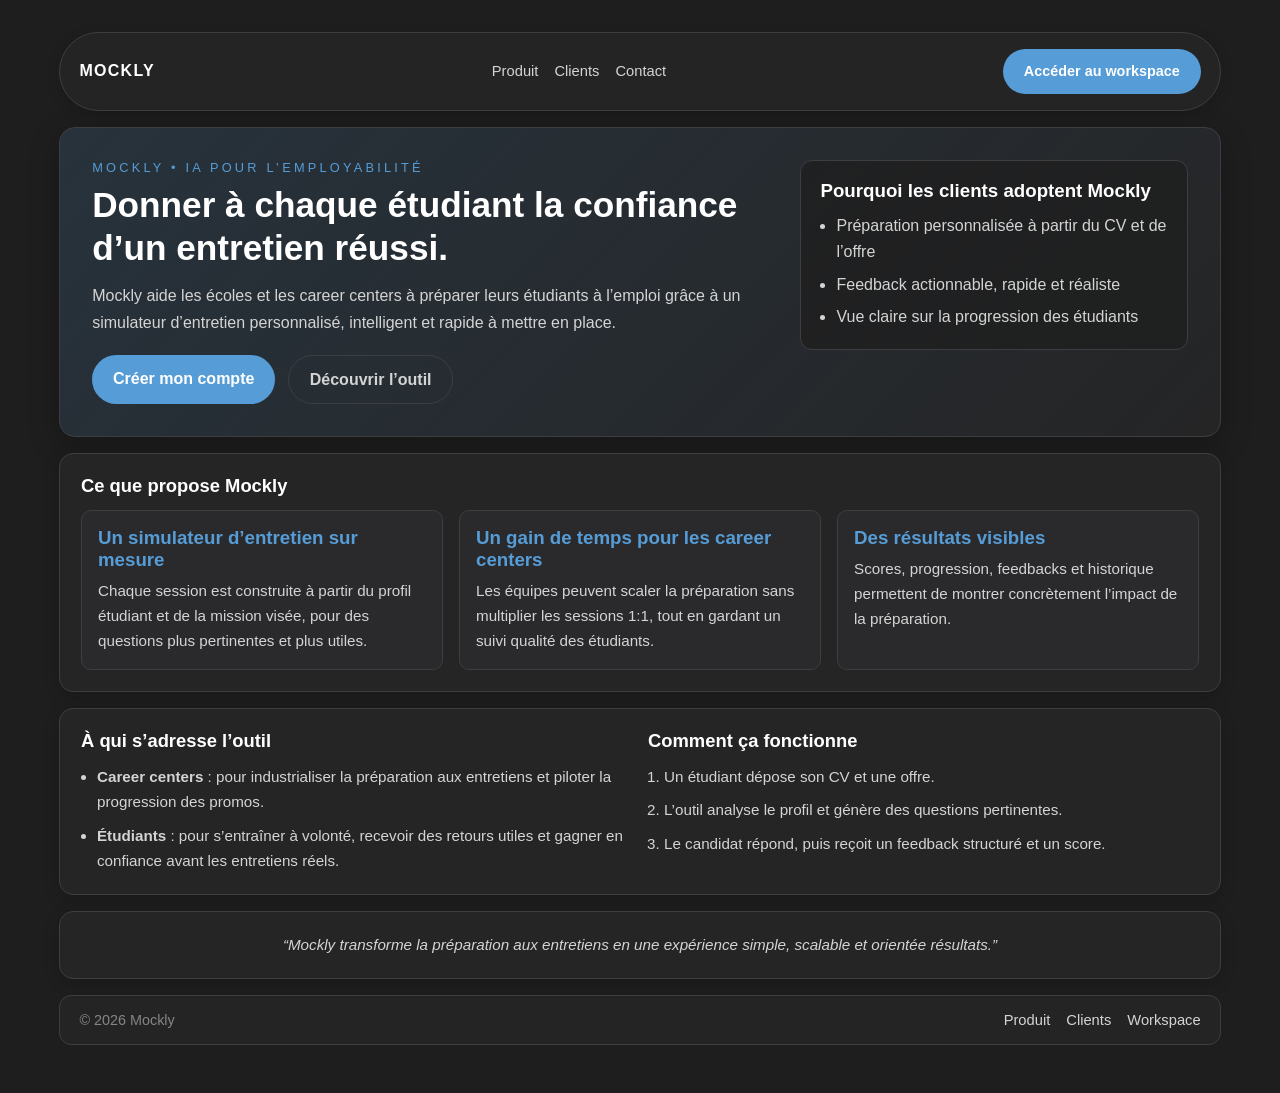
==== frontend/index.html @ 611eacc7 "Initial commit Mockly" ====
<!DOCTYPE html>
<html lang="fr">

<head>
    <meta charset="UTF-8">
    <meta name="viewport" content="width=device-width, initial-scale=1.0">
    <title>Mockly — Préparation aux entretiens IA</title>
    <meta name="description" content="Mockly est une plateforme de préparation aux entretiens d’embauche, pensée pour les career centers et les étudiants.">
    <link rel="stylesheet" href="styles.css">
</head>

<body class="landing-page">
    <div class="landing-shell">
        <header class="topbar">
            <a href="#" class="brand">Mockly</a>
            <nav class="topnav">
                <a href="#benefits">Produit</a>
                <a href="#audience">Clients</a>
                <a href="#contact">Contact</a>
            </nav>
            <a href="workspace.html" class="primary-btn small-btn">Accéder au workspace</a>
        </header>

        <section class="hero-card">
            <div class="hero-content">
                <p class="eyebrow">Mockly • IA pour l’employabilité</p>
                <h1>Donner à chaque étudiant la confiance d’un entretien réussi.</h1>
                <p class="hero-text">
                    Mockly aide les écoles et les career centers à préparer leurs étudiants à l’emploi grâce à un simulateur d’entretien personnalisé, intelligent et rapide à mettre en place.
                </p>
                <div class="hero-actions">
                    <a href="auth.html" class="primary-btn">Créer mon compte</a>
                    <a href="#benefits" class="secondary-btn">Découvrir l’outil</a>
                </div>
            </div>

            <div class="hero-side">
                <div class="hero-panel">
                    <h3>Pourquoi les clients adoptent Mockly</h3>
                    <ul>
                        <li>Préparation personnalisée à partir du CV et de l’offre</li>
                        <li>Feedback actionnable, rapide et réaliste</li>
                        <li>Vue claire sur la progression des étudiants</li>
                    </ul>
                </div>
            </div>
        </section>

        <main class="landing-content">
            <section class="section-card" id="benefits">
                <h2>Ce que propose Mockly</h2>
                <div class="feature-grid">
                    <article class="feature-card">
                        <h3>Un simulateur d’entretien sur mesure</h3>
                        <p>Chaque session est construite à partir du profil étudiant et de la mission visée, pour des questions plus pertinentes et plus utiles.</p>
                    </article>
                    <article class="feature-card">
                        <h3>Un gain de temps pour les career centers</h3>
                        <p>Les équipes peuvent scaler la préparation sans multiplier les sessions 1:1, tout en gardant un suivi qualité des étudiants.</p>
                    </article>
                    <article class="feature-card">
                        <h3>Des résultats visibles</h3>
                        <p>Scores, progression, feedbacks et historique permettent de montrer concrètement l’impact de la préparation.</p>
                    </article>
                </div>
            </section>

            <section class="section-card two-columns" id="audience">
                <div>
                    <h2>À qui s’adresse l’outil</h2>
                    <ul class="check-list">
                        <li><strong>Career centers</strong> : pour industrialiser la préparation aux entretiens et piloter la progression des promos.</li>
                        <li><strong>Étudiants</strong> : pour s’entraîner à volonté, recevoir des retours utiles et gagner en confiance avant les entretiens réels.</li>
                    </ul>
                </div>
                <div>
                    <h2>Comment ça fonctionne</h2>
                    <ol class="number-list">
                        <li>Un étudiant dépose son CV et une offre.</li>
                        <li>L’outil analyse le profil et génère des questions pertinentes.</li>
                        <li>Le candidat répond, puis reçoit un feedback structuré et un score.</li>
                    </ol>
                </div>
            </section>

            <section class="section-card quote-card">
                <p>“Mockly transforme la préparation aux entretiens en une expérience simple, scalable et orientée résultats.”</p>
            </section>
        </main>

        <footer class="footer-bar" id="contact">
            <div>© 2026 Mockly</div>
            <div class="footer-links">
                <a href="#benefits">Produit</a>
                <a href="#audience">Clients</a>
                <a href="auth.html">Workspace</a>
            </div>
        </footer>
    </div>

    <div class="modal-backdrop hidden"></div>
    <div id="authModal" class="auth-modal hidden" role="dialog" aria-modal="true" aria-label="Création de compte">
        <button id="closeAuthModal" class="modal-close" aria-label="Fermer">×</button>
        <div id="authPanel" class="auth-panel">
            <div class="auth-tabs">
                <button id="showSignupTab" class="auth-tab active" type="button">Créer un compte</button>
                <button id="showLoginTab" class="auth-tab" type="button">Se connecter</button>
            </div>
            <h2>Bienvenue chez Mockly</h2>
            <p class="auth-subtitle">Crée ton compte pour accéder à l’expérience personnalisée.</p>
            <form id="authForm" class="auth-form">
                <label>
                    Adresse email
                    <input id="authEmail" type="email" required>
                </label>
                <label>
                    Mot de passe
                    <input id="authPassword" type="password" required>
                </label>
                <label id="confirmPasswordGroup">
                    Confirmation du mot de passe
                    <input id="authConfirmPassword" type="password">
                </label>
                <button id="authSubmitBtn" class="primary-btn full-width" type="submit">Créer mon compte</button>
                <p id="authMessage" class="auth-message"></p>
            </form>
        </div>

        <div id="onboardingPanel" class="auth-panel hidden">
            <div class="panda-chat">
                <div class="panda-avatar">🐼</div>
                <div class="panda-bubble">
                    <strong>Mockly le panda</strong>
                    <p>Je vais te guider pour définir ton profil et personnaliser tes prochaines simulations.</p>
                </div>
            </div>
            <label id="onboardingLabel" class="onboarding-label"></label>
            <input id="onboardingInput" type="text" class="onboarding-input" placeholder="Ta réponse...">
            <button id="onboardingNext" class="primary-btn full-width" type="button">Continuer</button>
            <p id="onboardingStatus" class="auth-message"></p>
            <button id="goWorkspaceBtn" class="secondary-btn full-width" type="button">Accéder au workspace</button>
        </div>
    </div>

    <script src="landing.js"></script>
</body>

</html>
---- frontend/styles.css ----
/* ==================== VS CODE THEME - CARTE MENTALE ==================== */
* {
    margin: 0;
    padding: 0;
    box-sizing: border-box;
}

:root {
    /* Couleurs VS Code Dark Theme */
    --vscode-bg: #1e1e1e;
    --vscode-sidebar: #252526;
    --vscode-editor: #1e1e1e;
    --vscode-line: #2d2d30;
    --vscode-selection: #264f78;
    --vscode-border: #3e3e42;

    /* Couleurs de texte */
    --vscode-text: #d4d4d4;
    --vscode-text-muted: #858585;
    --vscode-text-bright: #ffffff;

    /* Couleurs d'accent */
    --vscode-blue: #569cd6;
    --vscode-green: #6a9955;
    --vscode-yellow: #dcdcaa;
    --vscode-orange: #ce9178;
    --vscode-purple: #c586c0;
    --vscode-cyan: #4ec9b0;

    /* Carte mentale */
    --node-cv: #569cd6;
    --node-conseil: #6a9955;
    --node-question: #dcdcaa;
    --node-secteur: #ce9178;
    --node-chat: #c586c0;

    /* Transitions */
    --transition: all 0.3s cubic-bezier(0.4, 0, 0.2, 1);
}

@import url('https://fonts.googleapis.com/css2?family=Inter:wght@400;500;600;700;800&display=swap');

html,
body {
    height: 100%;
    font-family: 'Inter', 'Segoe UI', 'Helvetica Neue', Arial, sans-serif;
    background: var(--vscode-bg);
    color: var(--vscode-text);
}

body {
    overflow: auto;
}

/* ==================== LAYOUT ==================== */
.app {
    display: flex;
    height: calc(100vh - 35px);
    width: 100vw;
}

/* Sidebar */
.sidebar {
    width: 300px;
    background: var(--vscode-sidebar);
    border-right: 1px solid var(--vscode-border);
    display: flex;
    flex-direction: column;
    overflow-y: auto;
}

.sidebar-header {
    padding: 1rem;
    border-bottom: 1px solid var(--vscode-border);
}

.sidebar-title {
    font-size: 0.875rem;
    font-weight: 600;
    color: var(--vscode-text-bright);
    text-transform: uppercase;
    letter-spacing: 0.5px;
}

.sidebar-section {
    padding: 1rem;
    border-bottom: 1px solid var(--vscode-border);
}

.section-title {
    font-size: 0.75rem;
    color: var(--vscode-text-muted);
    text-transform: uppercase;
    margin-bottom: 0.5rem;
    letter-spacing: 0.5px;
}

.upload-zone {
    border: 2px dashed var(--vscode-border);
    border-radius: 4px;
    padding: 2rem 1rem;
    text-align: center;
    cursor: pointer;
    transition: var(--transition);
}

.upload-zone:hover {
    border-color: var(--vscode-blue);
    background: rgba(86, 156, 214, 0.05);
}

.upload-icon {
    font-size: 2rem;
    margin-bottom: 0.5rem;
    color: var(--vscode-blue);
}

.upload-text {
    font-size: 0.875rem;
    color: var(--vscode-text);
    margin-bottom: 0.25rem;
}

.upload-hint {
    font-size: 0.75rem;
    color: var(--vscode-text-muted);
}

/* Main Canvas */
.canvas-container {
    flex: 1;
    position: relative;
    overflow: hidden;
    background: var(--vscode-editor);
}

.canvas {
    width: 100%;
    height: 100%;
    position: relative;
    cursor: grab;
    touch-action: none;
}

.canvas.grabbing {
    cursor: grabbing;
}

/* SVG pour les connexions */
.connections-svg {
    position: absolute;
    top: 0;
    left: 0;
    width: 100%;
    height: 100%;
    pointer-events: none;
    z-index: 0;
    /* Derrière les nuages */
}

.connection-line {
    stroke: var(--vscode-border);
    stroke-width: 2;
    fill: none;
    opacity: 0.6;
}

.connection-line.active {
    stroke: var(--vscode-blue);
    opacity: 1;
}

/* ==================== NODES (NUAGES) ==================== */
.node {
    position: absolute;
    min-width: 200px;
    max-width: 400px;
    width: fit-content;
    background: var(--vscode-sidebar);
    border: 1px solid var(--vscode-border);
    border-radius: 8px;
    padding: 1rem;
    cursor: move;
    transition: box-shadow 0.2s ease, border-color 0.2s ease;
    z-index: 10;
    box-shadow: 0 2px 8px rgba(0, 0, 0, 0.3);
    will-change: transform;
    touch-action: none;
}

.node:hover {
    box-shadow: 0 4px 16px rgba(0, 0, 0, 0.4);
    border-color: var(--vscode-blue);
}

.node.dragging {
    cursor: grabbing;
    box-shadow: 0 8px 24px rgba(0, 0, 0, 0.5);
    opacity: 0.9;
}

.node.active {
    border-color: var(--vscode-blue);
    box-shadow: 0 0 0 2px rgba(86, 156, 214, 0.3);
}

.node.root {
    border-color: var(--node-cv);
    border-width: 2px;
}

.node.response-node {
    max-width: 400px;
    border-color: var(--vscode-purple);
}

.node-header {
    display: flex;
    align-items: center;
    gap: 0.5rem;
    margin-bottom: 0.75rem;
}

.node-icon {
    width: 24px;
    height: 24px;
    border-radius: 4px;
    display: flex;
    align-items: center;
    justify-content: center;
    font-size: 0.875rem;
}

.node-icon.cv {
    background: var(--node-cv);
}

.node-icon.conseil {
    background: var(--node-conseil);
}

.node-icon.question {
    background: var(--node-question);
    color: #1e1e1e;
}

.node-icon.secteur {
    background: var(--node-secteur);
}

.node-icon.chat {
    background: var(--node-chat);
}

.node-icon.response {
    background: var(--vscode-purple);
}

.node-title {
    font-size: 0.875rem;
    font-weight: 600;
    color: var(--vscode-text-bright);
    flex: 1;
}

.node-delete {
    width: 20px;
    height: 20px;
    border: none;
    background: rgba(255, 0, 0, 0.1);
    color: #ff4444;
    border-radius: 50%;
    cursor: pointer;
    font-size: 16px;
    line-height: 1;
    display: flex;
    align-items: center;
    justify-content: center;
    transition: all 0.2s ease;
    opacity: 0.6;
    padding: 0;
    margin-left: auto;
}

.node-delete:hover {
    background: rgba(255, 0, 0, 0.2);
    opacity: 1;
    transform: scale(1.1);
}

.node-content {
    font-size: 0.75rem;
    color: var(--vscode-text);
    line-height: 1.5;
    word-wrap: break-word;
    overflow-wrap: break-word;
}

.node-tags {
    display: flex;
    flex-wrap: wrap;
    gap: 0.25rem;
    margin-top: 0.5rem;
}

.node-tag {
    background: rgba(86, 156, 214, 0.15);
    color: var(--vscode-blue);
    padding: 0.25rem 0.5rem;
    border-radius: 3px;
    font-size: 0.7rem;
    border: 1px solid rgba(86, 156, 214, 0.3);
    cursor: pointer;
    transition: var(--transition);
    word-wrap: break-word;
    overflow-wrap: break-word;
    max-width: 100%;
}

.node-tag:hover {
    background: rgba(86, 156, 214, 0.25);
    transform: translateY(-1px);
}

.node-expand {
    margin-top: 0.75rem;
    padding: 0.5rem;
    background: rgba(86, 156, 214, 0.1);
    border: 1px solid var(--vscode-blue);
    border-radius: 4px;
    color: var(--vscode-blue);
    font-size: 0.75rem;
    cursor: pointer;
    text-align: center;
    transition: var(--transition);
}

.node-expand:hover {
    background: rgba(86, 156, 214, 0.2);
}

/* Response input area */
.response-input-area {
    margin-top: 0.75rem;
    display: flex;
    flex-direction: column;
    gap: 0.5rem;
}

.response-textarea {
    width: 100%;
    min-height: 80px;
    background: var(--vscode-line);
    border: 1px solid var(--vscode-border);
    border-radius: 4px;
    padding: 0.5rem;
    color: var(--vscode-text);
    font-family: inherit;
    font-size: 0.75rem;
    resize: vertical;
}

.response-textarea:focus {
    outline: none;
    border-color: var(--vscode-blue);
}

.response-submit {
    align-self: flex-end;
    padding: 0.5rem 1rem;
    background: var(--vscode-blue);
    border: none;
    border-radius: 4px;
    color: white;
    font-size: 0.75rem;
    cursor: pointer;
    transition: var(--transition);
}

.response-submit:hover {
    background: #4a8bc2;
}

.response-submit:disabled {
    opacity: 0.5;
    cursor: not-allowed;
}

.ai-evaluation {
    margin-top: 0.75rem;
    padding: 0.75rem;
    background: rgba(106, 153, 85, 0.1);
    border-left: 3px solid var(--vscode-green);
    border-radius: 4px;
    font-size: 0.75rem;
    line-height: 1.5;
}

.ai-evaluation-title {
    font-weight: 600;
    color: var(--vscode-green);
    margin-bottom: 0.5rem;
}

.suggested-questions {
    margin-top: 0.75rem;
}

.suggested-questions-title {
    font-size: 0.7rem;
    color: var(--vscode-text-muted);
    margin-bottom: 0.5rem;
    text-transform: uppercase;
}

.suggested-question-item {
    padding: 0.5rem;
    background: var(--vscode-line);
    border: 1px solid var(--vscode-border);
    border-radius: 4px;
    margin-bottom: 0.25rem;
    font-size: 0.75rem;
    cursor: pointer;
    transition: var(--transition);
}

.suggested-question-item:hover {
    border-color: var(--vscode-blue);
    background: rgba(86, 156, 214, 0.1);
}


.node-header {
    display: flex;
    align-items: center;
    gap: 0.5rem;
    margin-bottom: 0.75rem;
}

.node-icon {
    width: 24px;
    height: 24px;
    border-radius: 4px;
    display: flex;
    align-items: center;
    justify-content: center;
    font-size: 0.875rem;
}

.node-icon.cv {
    background: var(--node-cv);
}

.node-icon.conseil {
    background: var(--node-conseil);
}

.node-icon.question {
    background: var(--node-question);
    color: #1e1e1e;
}

.node-icon.secteur {
    background: var(--node-secteur);
}

.node-icon.chat {
    background: var(--node-chat);
}

.node-title {
    font-size: 0.875rem;
    font-weight: 600;
    color: var(--vscode-text-bright);
    flex: 1;
}

.node-content {
    font-size: 0.75rem;
    color: var(--vscode-text);
    line-height: 1.5;
}

.node-tags {
    display: flex;
    flex-wrap: wrap;
    gap: 0.25rem;
    margin-top: 0.5rem;
}

.node-tag {
    background: rgba(86, 156, 214, 0.15);
    color: var(--vscode-blue);
    padding: 0.25rem 0.5rem;
    border-radius: 3px;
    font-size: 0.7rem;
    border: 1px solid rgba(86, 156, 214, 0.3);
}

.node-expand {
    margin-top: 0.75rem;
    padding: 0.5rem;
    background: rgba(86, 156, 214, 0.1);
    border: 1px solid var(--vscode-blue);
    border-radius: 4px;
    color: var(--vscode-blue);
    font-size: 0.75rem;
    cursor: pointer;
    text-align: center;
    transition: var(--transition);
}

.node-expand:hover {
    background: rgba(86, 156, 214, 0.2);
}

/* ==================== CHAT PANEL ==================== */
.chat-panel {
    position: absolute;
    right: 0;
    top: 0;
    width: 400px;
    height: 100%;
    background: var(--vscode-sidebar);
    border-left: 1px solid var(--vscode-border);
    display: flex;
    flex-direction: column;
    transform: translateX(100%);
    transition: transform 0.3s ease;
    z-index: 100;
}

.chat-panel.open {
    transform: translateX(0);
}

.chat-header {
    padding: 1rem;
    border-bottom: 1px solid var(--vscode-border);
    display: flex;
    justify-content: space-between;
    align-items: center;
}

.chat-title {
    font-size: 0.875rem;
    font-weight: 600;
    color: var(--vscode-text-bright);
}

.chat-close {
    background: none;
    border: none;
    color: var(--vscode-text-muted);
    cursor: pointer;
    font-size: 1.25rem;
    padding: 0.25rem;
}

.chat-close:hover {
    color: var(--vscode-text-bright);
}

.chat-messages {
    flex: 1;
    overflow-y: auto;
    padding: 1rem;
    display: flex;
    flex-direction: column;
    gap: 1rem;
}

.message {
    display: flex;
    flex-direction: column;
    gap: 0.25rem;
}

.message.user {
    align-items: flex-end;
}

.message-bubble {
    max-width: 80%;
    padding: 0.75rem;
    border-radius: 4px;
    font-size: 0.875rem;
    line-height: 1.5;
}

.message.assistant .message-bubble {
    background: var(--vscode-line);
    color: var(--vscode-text);
    border-left: 3px solid var(--vscode-blue);
}

.message.user .message-bubble {
    background: var(--vscode-selection);
    color: var(--vscode-text-bright);
}

.chat-input-area {
    padding: 1rem;
    border-top: 1px solid var(--vscode-border);
    display: flex;
    gap: 0.5rem;
}

.chat-input {
    flex: 1;
    background: var(--vscode-line);
    border: 1px solid var(--vscode-border);
    border-radius: 4px;
    padding: 0.75rem;
    color: var(--vscode-text);
    font-family: inherit;
    font-size: 0.875rem;
    resize: none;
}

.chat-input:focus {
    outline: none;
    border-color: var(--vscode-blue);
}

.chat-send {
    background: var(--vscode-blue);
    border: none;
    border-radius: 4px;
    padding: 0.75rem 1rem;
    color: white;
    cursor: pointer;
    font-size: 0.875rem;
    transition: var(--transition);
}

.chat-send:hover {
    background: #4a8bc2;
}

.chat-send:disabled {
    opacity: 0.5;
    cursor: not-allowed;
}

/* ==================== CONTROLS ==================== */
.controls {
    position: absolute;
    bottom: 1rem;
    left: 1rem;
    display: flex;
    align-items: center;
    gap: 0.5rem;
    z-index: 50;
}

.zoom-indicator {
    background: var(--vscode-sidebar);
    border: 1px solid var(--vscode-border);
    border-radius: 4px;
    padding: 0.5rem 0.75rem;
    color: var(--vscode-blue);
    font-size: 0.75rem;
    font-weight: 600;
    min-width: 50px;
    text-align: center;
}

.control-btn {
    background: var(--vscode-sidebar);
    border: 1px solid var(--vscode-border);
    border-radius: 4px;
    padding: 0.5rem 0.75rem;
    color: var(--vscode-text);
    cursor: pointer;
    transition: var(--transition);
    font-size: 1rem;
    font-weight: 600;
    min-width: 36px;
}

.control-btn:hover {
    background: var(--vscode-line);
    border-color: var(--vscode-blue);
    color: var(--vscode-blue);
    transform: translateY(-2px);
}

.control-btn:active {
    transform: translateY(0);
}

/* Navigation hint */
.navigation-hint {
    position: absolute;
    top: 1rem;
    left: 50%;
    transform: translateX(-50%);
    background: rgba(37, 37, 38, 0.95);
    border: 1px solid var(--vscode-border);
    border-radius: 6px;
    padding: 0.75rem 1.5rem;
    color: var(--vscode-text);
    font-size: 0.75rem;
    z-index: 100;
    box-shadow: 0 4px 12px rgba(0, 0, 0, 0.3);
    backdrop-filter: blur(10px);
    animation: slideDown 0.3s ease-out;
}

.navigation-hint strong {
    color: var(--vscode-blue);
}

@keyframes slideDown {
    from {
        opacity: 0;
        transform: translateX(-50%) translateY(-10px);
    }

    to {
        opacity: 1;
        transform: translateX(-50%) translateY(0);
    }
}

/* ==================== MINIMAP ==================== */
.minimap {
    position: absolute;
    bottom: 1rem;
    right: 1rem;
    width: 200px;
    height: 150px;
    background: var(--vscode-sidebar);
    border: 1px solid var(--vscode-border);
    border-radius: 4px;
    overflow: hidden;
    z-index: 50;
}

.minimap-canvas {
    width: 100%;
    height: 100%;
}

/* ==================== LOADING ==================== */
.loading {
    display: flex;
    align-items: center;
    gap: 0.5rem;
    padding: 0.5rem;
    color: var(--vscode-text-muted);
    font-size: 0.875rem;
}

.spinner {
    width: 16px;
    height: 16px;
    border: 2px solid var(--vscode-border);
    border-top-color: var(--vscode-blue);
    border-radius: 50%;
    animation: spin 0.8s linear infinite;
}

@keyframes spin {
    to {
        transform: rotate(360deg);
    }
}

/* ==================== APP NAV (workspace / historique / configuration) ==================== */
.app-nav {
    display: flex;
    align-items: center;
    gap: 1rem;
    padding: 0 1rem;
    height: 35px;
    background: var(--vscode-sidebar);
    border-bottom: 1px solid var(--vscode-border);
    font-size: 0.8125rem;
}

.app-nav a {
    color: var(--vscode-text-muted);
    text-decoration: none;
    padding: 0 0.75rem;
    height: 100%;
    display: flex;
    align-items: center;
    border-bottom: 2px solid transparent;
    transition: color 0.2s;
}

.app-nav a:hover { color: var(--vscode-text); }

.app-nav a.active {
    color: var(--vscode-text);
    border-bottom-color: var(--vscode-blue);
}

.app-nav .nav-right {
    margin-left: auto;
    display: flex;
    align-items: center;
    gap: 0.5rem;
}

.nav-badge {
    background: rgba(86, 156, 214, 0.15);
    color: var(--vscode-blue);
    border: 1px solid rgba(86, 156, 214, 0.3);
    border-radius: 3px;
    padding: 0.1rem 0.5rem;
    font-size: 0.7rem;
    font-weight: 600;
}

/* ==================== SCROLLBAR ==================== */
::-webkit-scrollbar {
    width: 10px;
    height: 10px;
}

::-webkit-scrollbar-track {
    background: var(--vscode-bg);
}

::-webkit-scrollbar-thumb {
    background: var(--vscode-border);
    border-radius: 5px;
}

::-webkit-scrollbar-thumb:hover {
    background: #4e4e4e;
}

/* ==================== UTILITIES ==================== */
.hidden {
    display: none !important;
}

/* ==================== LANDING PAGE ==================== */
.landing-page {
    background: var(--vscode-bg);
    color: var(--vscode-text);
}

.landing-shell {
    max-width: 1200px;
    margin: 0 auto;
    padding: 2rem 1.2rem 3rem;
}

.topbar {
    display: flex;
    justify-content: space-between;
    align-items: center;
    padding: 1rem 1.2rem;
    margin-bottom: 1rem;
    background: rgba(37, 37, 38, 0.9);
    border: 1px solid var(--vscode-border);
    border-radius: 999px;
    box-shadow: 0 4px 14px rgba(0, 0, 0, 0.16);
}

.brand {
    font-size: 1rem;
    font-weight: 800;
    color: var(--vscode-text-bright);
    text-decoration: none;
    letter-spacing: 0.08em;
    text-transform: uppercase;
}

.topnav {
    display: flex;
    gap: 1rem;
}

.topnav a,
.footer-links a {
    color: var(--vscode-text);
    text-decoration: none;
    font-size: 0.92rem;
    transition: color 0.2s ease;
}

.topnav a:hover,
.footer-links a:hover {
    color: var(--vscode-blue);
}

.small-btn {
    padding: 0.7rem 1rem;
    font-size: 0.9rem;
}

.hero-card {
    display: grid;
    grid-template-columns: 1.6fr 0.9fr;
    gap: 1.2rem;
    background: linear-gradient(135deg, rgba(86, 156, 214, 0.16), rgba(37, 37, 38, 0.95));
    border: 1px solid var(--vscode-border);
    border-radius: 16px;
    padding: 2rem;
    box-shadow: 0 10px 30px rgba(0, 0, 0, 0.25);
}

.eyebrow {
    font-size: 0.8rem;
    text-transform: uppercase;
    letter-spacing: 0.2rem;
    color: var(--vscode-blue);
    margin-bottom: 0.6rem;
}

.hero-card h1 {
    font-size: 2.2rem;
    line-height: 1.2;
    color: var(--vscode-text-bright);
    margin-bottom: 0.8rem;
}

.hero-text {
    font-size: 1rem;
    line-height: 1.7;
    color: var(--vscode-text);
    max-width: 700px;
}

.hero-actions {
    display: flex;
    gap: 0.8rem;
    margin-top: 1.2rem;
    flex-wrap: wrap;
}

.primary-btn,
.secondary-btn {
    display: inline-block;
    border-radius: 999px;
    padding: 0.9rem 1.3rem;
    text-decoration: none;
    font-weight: 700;
    transition: var(--transition);
}

.primary-btn {
    background: var(--vscode-blue);
    color: white;
}

.primary-btn:hover {
    transform: translateY(-2px);
    background: #4a8bc2;
}

.secondary-btn {
    background: transparent;
    border: 1px solid var(--vscode-border);
    color: var(--vscode-text);
}

.secondary-btn:hover {
    border-color: var(--vscode-blue);
    color: var(--vscode-blue);
}

.hero-panel {
    background: rgba(30, 30, 30, 0.8);
    border: 1px solid var(--vscode-border);
    border-radius: 12px;
    padding: 1.2rem;
}

.hero-panel h3 {
    color: var(--vscode-text-bright);
    margin-bottom: 0.7rem;
}

.hero-panel ul {
    padding-left: 1rem;
    display: flex;
    flex-direction: column;
    gap: 0.45rem;
    color: var(--vscode-text);
    line-height: 1.6;
}

.landing-content {
    display: flex;
    flex-direction: column;
    gap: 1rem;
    margin-top: 1rem;
}

.section-card {
    background: var(--vscode-sidebar);
    border: 1px solid var(--vscode-border);
    border-radius: 14px;
    padding: 1.3rem;
    box-shadow: 0 4px 16px rgba(0, 0, 0, 0.18);
}

.section-card h2 {
    color: var(--vscode-text-bright);
    margin-bottom: 0.8rem;
    font-size: 1.15rem;
}

.feature-grid {
    display: grid;
    grid-template-columns: repeat(3, minmax(0, 1fr));
    gap: 1rem;
}

.feature-card {
    background: rgba(45, 45, 48, 0.7);
    border: 1px solid var(--vscode-border);
    border-radius: 10px;
    padding: 1rem;
}

.feature-card h3 {
    color: var(--vscode-blue);
    margin-bottom: 0.45rem;
}

.feature-card p,
.section-card li,
.section-card p {
    color: var(--vscode-text);
    line-height: 1.65;
    font-size: 0.95rem;
}

.two-columns {
    display: grid;
    grid-template-columns: 1fr 1fr;
    gap: 1rem;
}

.check-list,
.number-list {
    padding-left: 1rem;
    display: flex;
    flex-direction: column;
    gap: 0.5rem;
}

.quote-card {
    text-align: center;
    font-size: 1.05rem;
    color: var(--vscode-text-bright);
    font-style: italic;
}

.footer-bar {
    display: flex;
    justify-content: space-between;
    align-items: center;
    margin-top: 1rem;
    padding: 1rem 1.2rem;
    background: rgba(37, 37, 38, 0.9);
    border: 1px solid var(--vscode-border);
    border-radius: 12px;
    color: var(--vscode-text-muted);
    font-size: 0.9rem;
}

.footer-links {
    display: flex;
    gap: 1rem;
}

body.modal-open {
    overflow: hidden;
}

.auth-page {
    min-height: 100vh;
    height: auto;
    background: radial-gradient(circle at top left, rgba(86, 156, 214, 0.25), transparent 30%), var(--vscode-bg);
    color: var(--vscode-text);
    overflow-x: hidden;
    overflow-y: auto;
}

.auth-background {
    position: fixed;
    inset: 0;
    pointer-events: none;
}

.orb {
    position: absolute;
    border-radius: 999px;
    filter: blur(18px);
    opacity: 0.55;
    animation: float 8s ease-in-out infinite;
}

.orb-one {
    width: 240px;
    height: 240px;
    background: rgba(86, 156, 214, 0.28);
    top: -40px;
    left: -60px;
}

.orb-two {
    width: 280px;
    height: 280px;
    background: rgba(106, 153, 85, 0.2);
    bottom: -80px;
    right: -40px;
    animation-delay: -3s;
}

.orb-three {
    width: 180px;
    height: 180px;
    background: rgba(220, 220, 170, 0.16);
    top: 30%;
    right: 12%;
    animation-delay: -5s;
}

@keyframes float {
    0%, 100% { transform: translateY(0px) translateX(0px); }
    50% { transform: translateY(-22px) translateX(16px); }
}

@keyframes fadeUp {
    from {
        opacity: 0;
        transform: translateY(8px);
    }
    to {
        opacity: 1;
        transform: translateY(0);
    }
}

@keyframes shimmer {
    from {
        transform: translateX(-100%);
    }
    to {
        transform: translateX(100%);
    }
}

.auth-shell {
    position: relative;
    z-index: 1;
    min-height: 100vh;
    display: grid;
    grid-template-columns: 1.1fr 0.9fr;
    gap: 2rem;
    align-items: center;
    padding: 2.5rem;
}

.auth-hero {
    max-width: 560px;
}

.back-home-link {
    position: fixed;
    top: 1.25rem;
    left: 1.25rem;
    z-index: 2;
    color: var(--vscode-text-muted);
    text-decoration: none;
    font-size: 0.875rem;
    transition: color 0.2s ease;
}

.back-home-link:hover {
    color: var(--vscode-blue);
}

.hero-badge {
    display: inline-block;
    padding: 0.5rem 0.8rem;
    border-radius: 999px;
    background: rgba(86, 156, 214, 0.16);
    color: var(--vscode-blue);
    font-size: 0.82rem;
    margin-bottom: 1rem;
}

.auth-hero h1 {
    font-size: clamp(2rem, 3vw, 3rem);
    color: var(--vscode-text-bright);
    margin-bottom: 0.8rem;
    line-height: 1.15;
}

.auth-hero p {
    font-size: 1rem;
    line-height: 1.7;
    color: var(--vscode-text);
}

.auth-card {
    width: min(100%, 440px);
    background: transparent;
    border: none;
    border-radius: 32px;
    padding: 0;
    box-shadow: none;
}

.chat-card {
    display: flex;
    flex-direction: column;
    gap: 0.9rem;
    padding: 0.85rem;
    background: linear-gradient(180deg, rgba(18, 18, 20, 0.96), rgba(25, 25, 28, 0.98));
    border: 1px solid rgba(255, 255, 255, 0.08);
    border-radius: 32px;
    box-shadow: 0 26px 60px rgba(0, 0, 0, 0.25);
    height: min(640px, calc(100vh - 5rem));
}

.chat-phone-header {
    display: flex;
    align-items: center;
    justify-content: space-between;
    padding: 0.75rem 1rem;
    background: rgba(255, 255, 255, 0.05);
    border-radius: 22px;
    border: 1px solid rgba(255, 255, 255, 0.08);
    color: var(--vscode-text-muted);
    font-size: 0.88rem;
    letter-spacing: 0.04em;
}

.phone-dot {
    width: 10px;
    height: 10px;
    border-radius: 999px;
    background: rgba(255, 255, 255, 0.28);
}

.chat-thread {
    flex: 1;
    min-height: 0;
    overflow-y: auto;
    padding: 1rem 0.6rem 0.4rem;
    display: flex;
    flex-direction: column;
    gap: 0.75rem;
    background: rgba(15, 15, 18, 0.72);
    border: 1px solid rgba(255, 255, 255, 0.08);
    border-radius: 24px;
    scroll-behavior: smooth;
}

.chat-scroll-button {
    position: absolute;
    right: 1rem;
    bottom: 7.2rem;
    width: 42px;
    height: 42px;
    border: none;
    border-radius: 999px;
    background: linear-gradient(135deg, rgba(95, 165, 255, 0.95), rgba(63, 118, 215, 0.95));
    color: white;
    font-size: 1.1rem;
    cursor: pointer;
    box-shadow: 0 10px 24px rgba(0, 0, 0, 0.24);
    z-index: 3;
}

.chat-scroll-button:hover {
    transform: translateY(-1px);
}

.chat-thread::-webkit-scrollbar {
    width: 8px;
}

.chat-thread::-webkit-scrollbar-thumb {
    background: rgba(86, 156, 214, 0.35);
    border-radius: 999px;
}

.message {
    display: flex;
    gap: 0.7rem;
    align-items: flex-end;
    animation: fadeUp 0.35s ease both;
}

.message.user {
    justify-content: flex-end;
    flex-direction: row-reverse;
}

.avatar {
    width: 36px;
    height: 36px;
    border-radius: 50%;
    display: grid;
    place-items: center;
    font-size: 1.05rem;
    flex-shrink: 0;
    background: rgba(86, 156, 214, 0.16);
    border: 1px solid rgba(86, 156, 214, 0.24);
}

.message.user .avatar {
    display: none;
}

.bubble {
    max-width: min(82%, 360px);
    padding: 0.85rem 1rem;
    border-radius: 20px;
    box-shadow: 0 16px 35px rgba(0, 0, 0, 0.16);
    border: 1px solid rgba(255, 255, 255, 0.06);
}

.message.user .bubble {
    border-radius: 20px 20px 4px 20px;
    background: linear-gradient(135deg, rgba(86, 156, 214, 0.98), rgba(40, 84, 168, 0.97));
    color: #f8fbff;
}

.assistant-bubble {
    background: rgba(255, 255, 255, 0.08);
    color: var(--vscode-text);
    border-left: 3px solid rgba(86, 156, 214, 0.9);
}

.bubble strong {
    display: block;
    margin-bottom: 0.15rem;
    color: var(--vscode-text-bright);
}

.message.user .bubble strong {
    color: #ffffff;
}

.bubble p {
    margin: 0;
    line-height: 1.58;
    font-size: 0.94rem;
}

.message.typing .bubble {
    position: relative;
    overflow: hidden;
}

.message.typing .bubble::after {
    content: '';
    position: absolute;
    inset: 0;
    background: linear-gradient(90deg, transparent, rgba(255, 255, 255, 0.16), transparent);
    animation: shimmer 1.1s linear infinite;
}

.composer {
    display: flex;
    flex-direction: column;
    gap: 0.75rem;
    padding-top: 0.1rem;
}

.composer-row {
    display: flex;
    align-items: center;
    gap: 0.55rem;
}

.onboarding-input {
    flex: 1;
    min-height: 50px;
    border: 1px solid rgba(255, 255, 255, 0.12);
    background: rgba(255, 255, 255, 0.04);
    color: var(--vscode-text);
    padding: 0.95rem 1rem;
    border-radius: 999px;
    font: inherit;
    box-shadow: inset 0 1px 0 rgba(255, 255, 255, 0.08);
}

.onboarding-input::placeholder {
    color: rgba(255, 255, 255, 0.55);
}

.onboarding-input:focus {
    outline: none;
    border-color: rgba(86, 156, 214, 0.8);
    box-shadow: 0 0 0 3px rgba(86, 156, 214, 0.12);
}

.onboarding-send {
    min-width: 92px;
    padding: 0 1.2rem;
    border: none;
    color: white;
    background: linear-gradient(135deg, #5fa5ff, #3f76d7);
    border-radius: 999px;
    font-weight: 700;
    cursor: pointer;
    transition: transform 0.2s ease, filter 0.2s ease;
    height: 50px;
}

.onboarding-send:hover {
    transform: translateY(-1px);
    filter: brightness(1.05);
}

.onboarding-send:disabled {
    opacity: 0.6;
    cursor: not-allowed;
}

#goWorkspaceBtn {
    width: 100%;
    margin-top: 0.2rem;
}

.sr-only {
    position: absolute;
    width: 1px;
    height: 1px;
    padding: 0;
    margin: -1px;
    overflow: hidden;
    clip: rect(0, 0, 0, 0);
    white-space: nowrap;
    border: 0;
}

.auth-tabs {
    display: flex;
    gap: 0.5rem;
    margin-bottom: 1rem;
}

.auth-tab {
    flex: 1;
    border: 1px solid var(--vscode-border);
    background: transparent;
    color: var(--vscode-text);
    padding: 0.7rem;
    border-radius: 999px;
    cursor: pointer;
}

.auth-tab.active {
    background: rgba(86, 156, 214, 0.18);
    color: var(--vscode-blue);
    border-color: var(--vscode-blue);
}

.auth-form {
    display: flex;
    flex-direction: column;
    gap: 0.8rem;
}

.auth-form label,
.onboarding-label {
    display: flex;
    flex-direction: column;
    gap: 0.35rem;
    font-size: 0.9rem;
    color: var(--vscode-text);
}

.auth-form input,
.onboarding-input {
    border: 1px solid var(--vscode-border);
    background: var(--vscode-line);
    color: var(--vscode-text);
    padding: 0.8rem 0.9rem;
    border-radius: 10px;
    font: inherit;
}

.auth-form input:focus,
.onboarding-input:focus {
    outline: none;
    border-color: var(--vscode-blue);
}

.full-width {
    width: 100%;
    justify-content: center;
    border: none;
}

.auth-message {
    min-height: 1.2rem;
    font-size: 0.9rem;
    color: var(--vscode-blue);
    margin-top: 0.3rem;
}

.auth-subtitle {
    color: var(--vscode-text-muted);
    margin-bottom: 1rem;
    line-height: 1.6;
}

.panda-chat {
    display: flex;
    gap: 0.8rem;
    align-items: center;
    margin-bottom: 1rem;
}

.panda-avatar {
    font-size: 2rem;
    background: rgba(86, 156, 214, 0.16);
    border-radius: 50%;
    width: 46px;
    height: 46px;
    display: grid;
    place-items: center;
}

.panda-bubble {
    background: rgba(86, 156, 214, 0.12);
    border: 1px solid rgba(86, 156, 214, 0.25);
    border-radius: 12px;
    padding: 0.7rem 0.8rem;
    color: var(--vscode-text);
}

.panda-bubble p {
    margin-top: 0.25rem;
    font-size: 0.9rem;
    line-height: 1.5;
}

.hidden {
    display: none !important;
}

/* ==================== RESPONSIVE ==================== */
@media (max-width: 768px) {
    .sidebar {
        width: 100%;
        height: auto;
        max-height: 40vh;
        border-right: none;
        border-bottom: 1px solid var(--vscode-border);
    }

    .app {
        flex-direction: column;
    }

    .chat-panel {
        width: 100%;
    }

    .navigation-hint {
        display: none;
    }

    .topbar {
        flex-wrap: wrap;
        gap: 0.8rem;
        border-radius: 16px;
    }

    .topnav {
        order: 3;
        width: 100%;
        justify-content: center;
    }

    .hero-card {
        grid-template-columns: 1fr;
        padding: 1.3rem;
    }

    .auth-shell {
        grid-template-columns: 1fr;
        padding: 1.25rem;
    }

    .auth-card {
        width: 100%;
        padding: 1rem;
    }

    .chat-card {
        padding: 0.8rem;
        height: min(560px, calc(100vh - 3rem));
    }

    .chat-scroll-button {
        right: 0.8rem;
        bottom: 7rem;
    }

    .bubble {
        max-width: 100%;
        padding: 0.75rem 0.85rem;
    }

    .composer-row {
        flex-direction: column;
    }

    .onboarding-send {
        width: 100%;
        height: 48px;
    }

    .hero-card h1 {
        font-size: 1.6rem;
    }

    .feature-grid,
    .two-columns {
        grid-template-columns: 1fr;
    }

    .landing-shell {
        padding: 1rem 0.8rem 2rem;
    }

    .footer-bar {
        flex-direction: column;
        gap: 0.6rem;
    }
}
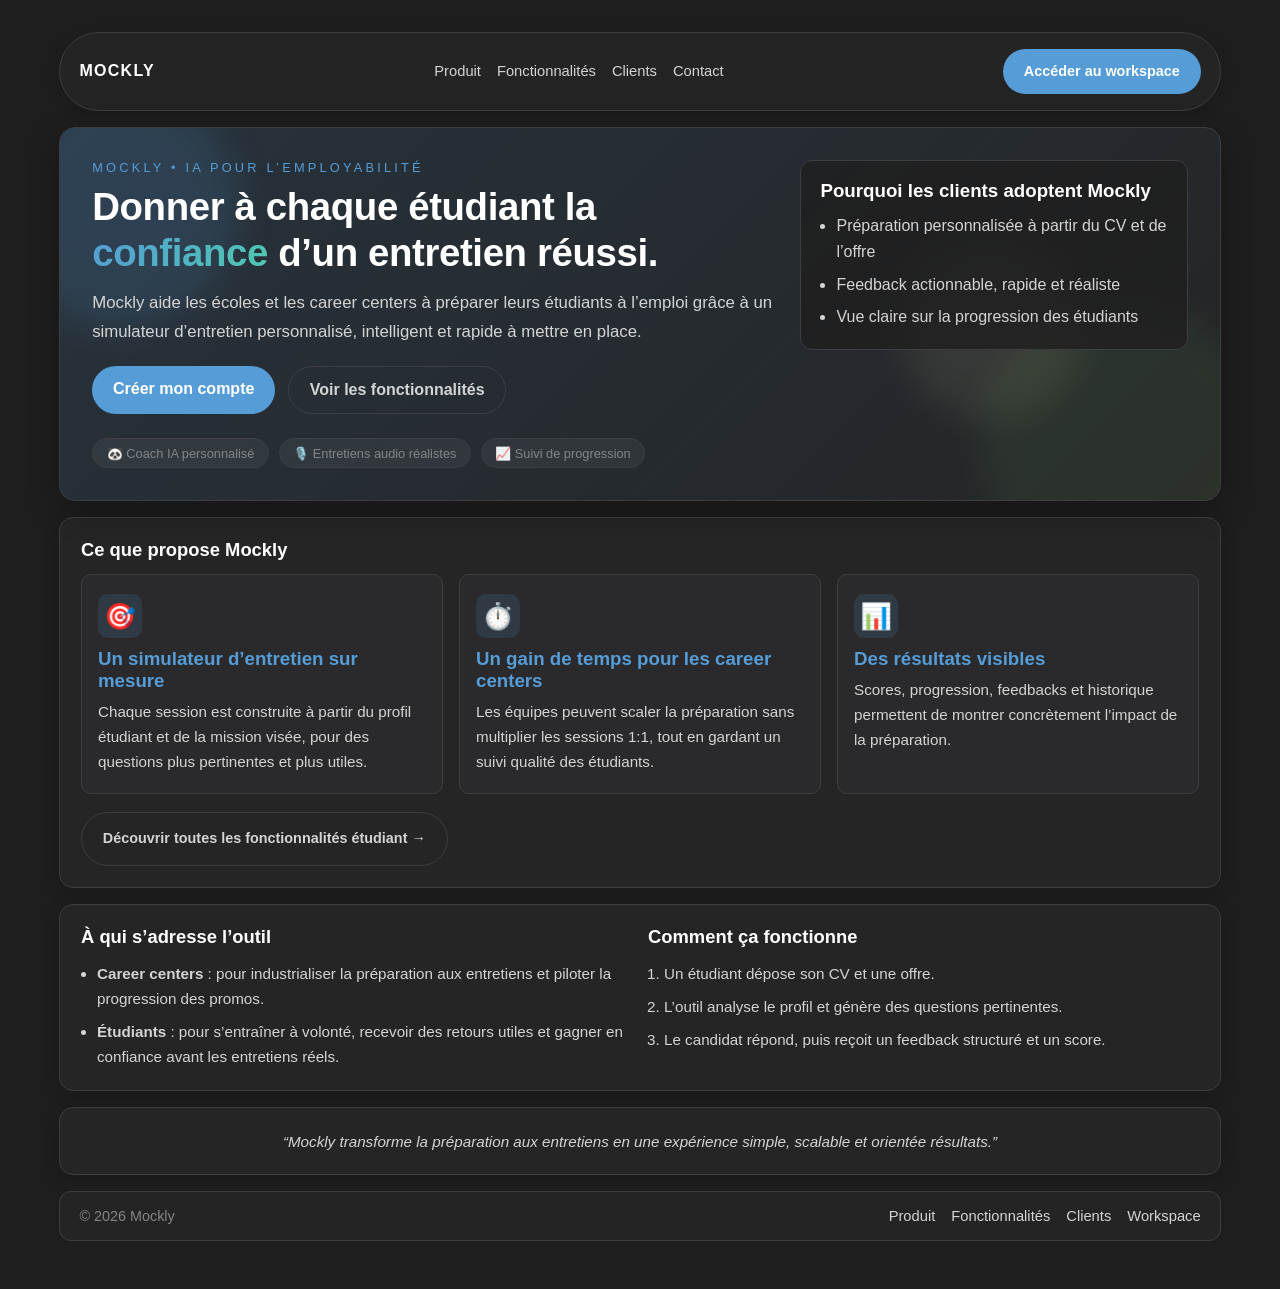
==== commit 45ebf94b: "index.html update" ====
--- a/frontend/index.html
+++ b/frontend/index.html
@@ -15,6 +15,7 @@
             <a href="#" class="brand">Mockly</a>
             <nav class="topnav">
                 <a href="#benefits">Produit</a>
+                <a href="features.html">Fonctionnalités</a>
                 <a href="#audience">Clients</a>
                 <a href="#contact">Contact</a>
             </nav>
@@ -22,15 +23,26 @@
         </header>
 
         <section class="hero-card">
+            <div class="hero-glow">
+                <div class="orb orb-one"></div>
+                <div class="orb orb-two"></div>
+                <div class="orb orb-three"></div>
+            </div>
+
             <div class="hero-content">
                 <p class="eyebrow">Mockly • IA pour l’employabilité</p>
-                <h1>Donner à chaque étudiant la confiance d’un entretien réussi.</h1>
+                <h1>Donner à chaque étudiant la <span class="gradient-text">confiance</span> d’un entretien réussi.</h1>
                 <p class="hero-text">
                     Mockly aide les écoles et les career centers à préparer leurs étudiants à l’emploi grâce à un simulateur d’entretien personnalisé, intelligent et rapide à mettre en place.
                 </p>
                 <div class="hero-actions">
                     <a href="auth.html" class="primary-btn">Créer mon compte</a>
-                    <a href="#benefits" class="secondary-btn">Découvrir l’outil</a>
+                    <a href="features.html" class="secondary-btn">Voir les fonctionnalités</a>
+                </div>
+                <div class="trust-strip">
+                    <span class="trust-badge">🐼 Coach IA personnalisé</span>
+                    <span class="trust-badge">🎙️ Entretiens audio réalistes</span>
+                    <span class="trust-badge">📈 Suivi de progression</span>
                 </div>
             </div>
 
@@ -51,18 +63,24 @@
                 <h2>Ce que propose Mockly</h2>
                 <div class="feature-grid">
                     <article class="feature-card">
+                        <div class="feature-icon">🎯</div>
                         <h3>Un simulateur d’entretien sur mesure</h3>
                         <p>Chaque session est construite à partir du profil étudiant et de la mission visée, pour des questions plus pertinentes et plus utiles.</p>
                     </article>
                     <article class="feature-card">
+                        <div class="feature-icon">⏱️</div>
                         <h3>Un gain de temps pour les career centers</h3>
                         <p>Les équipes peuvent scaler la préparation sans multiplier les sessions 1:1, tout en gardant un suivi qualité des étudiants.</p>
                     </article>
                     <article class="feature-card">
+                        <div class="feature-icon">📊</div>
                         <h3>Des résultats visibles</h3>
                         <p>Scores, progression, feedbacks et historique permettent de montrer concrètement l’impact de la préparation.</p>
                     </article>
                 </div>
+                <p style="margin-top: 1.1rem;">
+                    <a href="features.html" class="secondary-btn small-btn">Découvrir toutes les fonctionnalités étudiant →</a>
+                </p>
             </section>
 
             <section class="section-card two-columns" id="audience">
@@ -92,6 +110,7 @@
             <div>© 2026 Mockly</div>
             <div class="footer-links">
                 <a href="#benefits">Produit</a>
+                <a href="features.html">Fonctionnalités</a>
                 <a href="#audience">Clients</a>
                 <a href="auth.html">Workspace</a>
             </div>
--- a/frontend/styles.css
+++ b/frontend/styles.css
@@ -72,6 +72,28 @@
 .sidebar-header {
     padding: 1rem;
     border-bottom: 1px solid var(--vscode-border);
+    display: flex;
+    align-items: center;
+    justify-content: space-between;
+    gap: 0.5rem;
+}
+
+.clear-workspace-btn {
+    background: none;
+    border: 1px solid var(--vscode-border);
+    color: var(--vscode-text-muted);
+    border-radius: 4px;
+    padding: 0.3rem 0.5rem;
+    font-size: 0.8rem;
+    cursor: pointer;
+    transition: var(--transition);
+    flex-shrink: 0;
+}
+
+.clear-workspace-btn:hover {
+    border-color: #ff4444;
+    color: #ff6b6b;
+    background: rgba(255, 68, 68, 0.08);
 }
 
 .sidebar-title {
@@ -181,16 +203,75 @@
     border-radius: 8px;
     padding: 1rem;
     cursor: move;
-    transition: box-shadow 0.2s ease, border-color 0.2s ease;
+    transition: box-shadow 0.2s ease, border-color 0.2s ease,
+        opacity 0.22s ease, scale 0.22s cubic-bezier(0.34, 1.56, 0.64, 1);
     z-index: 10;
     box-shadow: 0 2px 8px rgba(0, 0, 0, 0.3);
     will-change: transform;
     touch-action: none;
+    overflow-y: auto;
 }
 
 .node:hover {
     box-shadow: 0 4px 16px rgba(0, 0, 0, 0.4);
     border-color: var(--vscode-blue);
+}
+
+.node.resizing {
+    transition: none;
+    user-select: none;
+}
+
+/* Poignées de redimensionnement : fines bandes sur les bords droit/bas
+   + un coin, invisibles au repos et visibles au survol pour indiquer
+   qu'on peut cliquer-glisser le bord pour changer la taille de la carte. */
+.node-resize-handle {
+    position: absolute;
+    touch-action: none;
+}
+
+.node-resize-handle.right {
+    top: 6px;
+    bottom: 6px;
+    right: -4px;
+    width: 8px;
+    cursor: ew-resize;
+}
+
+.node-resize-handle.bottom {
+    left: 6px;
+    right: 6px;
+    bottom: -4px;
+    height: 8px;
+    cursor: ns-resize;
+}
+
+.node-resize-handle.corner {
+    right: -4px;
+    bottom: -4px;
+    width: 14px;
+    height: 14px;
+    cursor: nwse-resize;
+    border-radius: 3px;
+}
+
+.node-resize-handle.right:hover,
+.node-resize-handle.bottom:hover,
+.node-resize-handle.corner:hover,
+.node-resize-handle.right.active,
+.node-resize-handle.bottom.active,
+.node-resize-handle.corner.active {
+    background: rgba(86, 156, 214, 0.35);
+}
+
+/* État initial/final des nœuds qui apparaissent ou disparaissent :
+   scale + opacity (pas left/top/transform, pour ne jamais interférer
+   avec le drag qui pilote déjà la position via left/top). */
+.node.node-appear,
+.node.node-exit {
+    opacity: 0;
+    scale: 0.85;
+    pointer-events: none;
 }
 
 .node.dragging {
@@ -896,6 +977,7 @@
 }
 
 .hero-card {
+    position: relative;
     display: grid;
     grid-template-columns: 1.6fr 0.9fr;
     gap: 1.2rem;
@@ -904,6 +986,22 @@
     border-radius: 16px;
     padding: 2rem;
     box-shadow: 0 10px 30px rgba(0, 0, 0, 0.25);
+    overflow: hidden;
+}
+
+.hero-glow {
+    position: absolute;
+    inset: 0;
+    overflow: hidden;
+    border-radius: inherit;
+    pointer-events: none;
+    z-index: 0;
+}
+
+.hero-content,
+.hero-side {
+    position: relative;
+    z-index: 1;
 }
 
 .eyebrow {
@@ -915,14 +1013,22 @@
 }
 
 .hero-card h1 {
-    font-size: 2.2rem;
+    font-size: 2.4rem;
     line-height: 1.2;
     color: var(--vscode-text-bright);
     margin-bottom: 0.8rem;
+    letter-spacing: -0.01em;
+}
+
+.hero-card h1 .gradient-text {
+    background: linear-gradient(120deg, var(--vscode-blue), var(--vscode-cyan));
+    -webkit-background-clip: text;
+    background-clip: text;
+    color: transparent;
 }
 
 .hero-text {
-    font-size: 1rem;
+    font-size: 1.05rem;
     line-height: 1.7;
     color: var(--vscode-text);
     max-width: 700px;
@@ -933,6 +1039,25 @@
     gap: 0.8rem;
     margin-top: 1.2rem;
     flex-wrap: wrap;
+}
+
+.trust-strip {
+    display: flex;
+    flex-wrap: wrap;
+    gap: 0.6rem;
+    margin-top: 1.5rem;
+}
+
+.trust-badge {
+    display: inline-flex;
+    align-items: center;
+    gap: 0.4rem;
+    background: rgba(255, 255, 255, 0.05);
+    border: 1px solid var(--vscode-border);
+    border-radius: 999px;
+    padding: 0.4rem 0.85rem;
+    font-size: 0.8rem;
+    color: var(--vscode-text-muted);
 }
 
 .primary-btn,
@@ -1018,7 +1143,26 @@
     background: rgba(45, 45, 48, 0.7);
     border: 1px solid var(--vscode-border);
     border-radius: 10px;
-    padding: 1rem;
+    padding: 1.2rem 1rem;
+    transition: var(--transition);
+}
+
+.feature-card:hover {
+    border-color: var(--vscode-blue);
+    transform: translateY(-3px);
+    box-shadow: 0 8px 20px rgba(0, 0, 0, 0.25);
+}
+
+.feature-icon {
+    font-size: 1.6rem;
+    margin-bottom: 0.6rem;
+    display: inline-flex;
+    align-items: center;
+    justify-content: center;
+    width: 44px;
+    height: 44px;
+    border-radius: 10px;
+    background: rgba(86, 156, 214, 0.14);
 }
 
 .feature-card h3 {
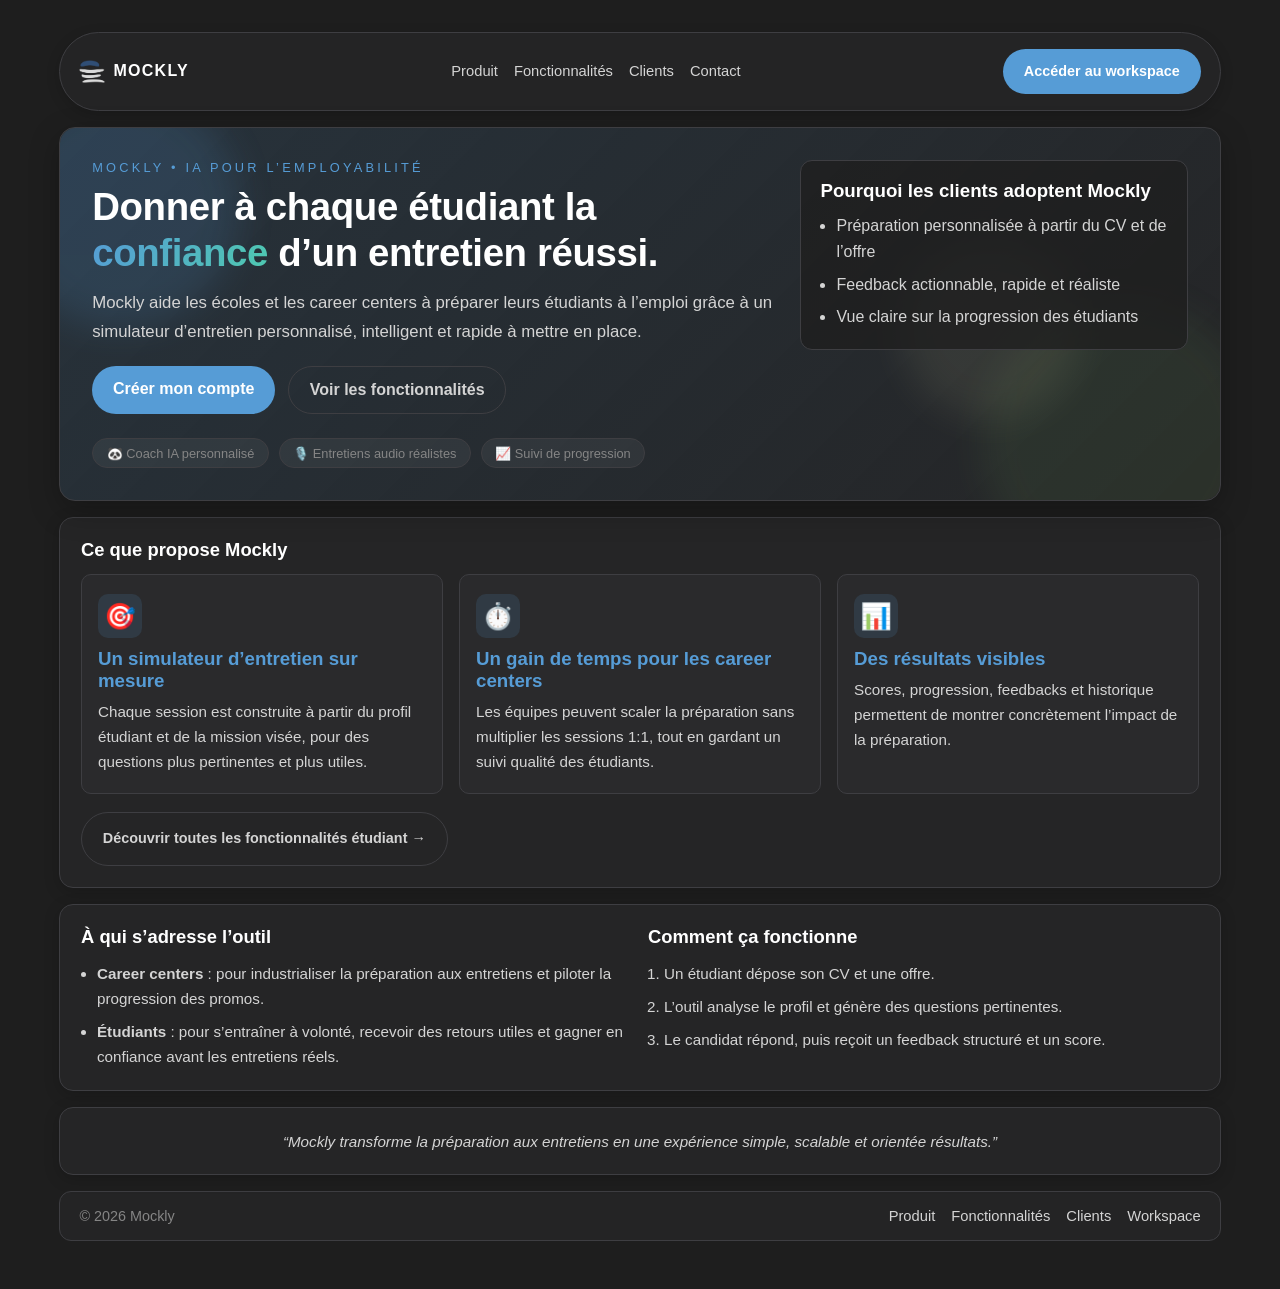
==== commit 25e85844: "Adding Clerk and supabase" ====
--- a/frontend/index.html
+++ b/frontend/index.html
@@ -6,13 +6,14 @@
     <meta name="viewport" content="width=device-width, initial-scale=1.0">
     <title>Mockly — Préparation aux entretiens IA</title>
     <meta name="description" content="Mockly est une plateforme de préparation aux entretiens d’embauche, pensée pour les career centers et les étudiants.">
+    <link rel="icon" type="image/png" href="assets/logo.png">
     <link rel="stylesheet" href="styles.css">
 </head>
 
 <body class="landing-page">
     <div class="landing-shell">
         <header class="topbar">
-            <a href="#" class="brand">Mockly</a>
+            <a href="#" class="brand"><img src="assets/logo.png" class="brand-logo" alt="">Mockly</a>
             <nav class="topnav">
                 <a href="#benefits">Produit</a>
                 <a href="features.html">Fonctionnalités</a>
@@ -117,51 +118,6 @@
         </footer>
     </div>
 
-    <div class="modal-backdrop hidden"></div>
-    <div id="authModal" class="auth-modal hidden" role="dialog" aria-modal="true" aria-label="Création de compte">
-        <button id="closeAuthModal" class="modal-close" aria-label="Fermer">×</button>
-        <div id="authPanel" class="auth-panel">
-            <div class="auth-tabs">
-                <button id="showSignupTab" class="auth-tab active" type="button">Créer un compte</button>
-                <button id="showLoginTab" class="auth-tab" type="button">Se connecter</button>
-            </div>
-            <h2>Bienvenue chez Mockly</h2>
-            <p class="auth-subtitle">Crée ton compte pour accéder à l’expérience personnalisée.</p>
-            <form id="authForm" class="auth-form">
-                <label>
-                    Adresse email
-                    <input id="authEmail" type="email" required>
-                </label>
-                <label>
-                    Mot de passe
-                    <input id="authPassword" type="password" required>
-                </label>
-                <label id="confirmPasswordGroup">
-                    Confirmation du mot de passe
-                    <input id="authConfirmPassword" type="password">
-                </label>
-                <button id="authSubmitBtn" class="primary-btn full-width" type="submit">Créer mon compte</button>
-                <p id="authMessage" class="auth-message"></p>
-            </form>
-        </div>
-
-        <div id="onboardingPanel" class="auth-panel hidden">
-            <div class="panda-chat">
-                <div class="panda-avatar">🐼</div>
-                <div class="panda-bubble">
-                    <strong>Mockly le panda</strong>
-                    <p>Je vais te guider pour définir ton profil et personnaliser tes prochaines simulations.</p>
-                </div>
-            </div>
-            <label id="onboardingLabel" class="onboarding-label"></label>
-            <input id="onboardingInput" type="text" class="onboarding-input" placeholder="Ta réponse...">
-            <button id="onboardingNext" class="primary-btn full-width" type="button">Continuer</button>
-            <p id="onboardingStatus" class="auth-message"></p>
-            <button id="goWorkspaceBtn" class="secondary-btn full-width" type="button">Accéder au workspace</button>
-        </div>
-    </div>
-
-    <script src="landing.js"></script>
 </body>
 
 </html>
--- a/frontend/styles.css
+++ b/frontend/styles.css
@@ -849,6 +849,84 @@
     }
 }
 
+/* ==================== LOGO ==================== */
+.nav-logo {
+    width: 20px;
+    height: auto;
+    flex-shrink: 0;
+    margin-right: 0.35rem;
+}
+
+.brand {
+    display: flex;
+    align-items: center;
+    gap: 0.5rem;
+}
+
+.brand-logo {
+    width: 26px;
+    height: auto;
+    flex-shrink: 0;
+}
+
+/* Logo animé, utilisé dans les espaces de chargement (remplace .spinner).
+   Le logo (assets/logo.png) est découpé en 4 images (arc + 3 vagues, voir
+   mockly-loader.js) empilées en position absolue, animées indépendamment. */
+.mockly-loader {
+    display: inline-block;
+    position: relative;
+    width: 20px;
+    height: 18px;
+    flex-shrink: 0;
+}
+
+.mockly-loader.mockly-loader-lg {
+    width: 48px;
+    height: 43px;
+}
+
+.mockly-loader img {
+    display: block;
+}
+
+@keyframes mockly-pulse-arc {
+    0%, 100% { transform: scaleY(1); opacity: 1; }
+    50% { transform: scaleY(0.65); opacity: 0.75; }
+}
+
+@keyframes mockly-pulse-wave {
+    0%, 100% { transform: scaleX(1); opacity: 0.55; }
+    50% { transform: scaleX(1.05); opacity: 1; }
+}
+
+.mockly-loader .mockly-logo-arc {
+    animation: mockly-pulse-arc 1.1s ease-in-out infinite;
+}
+
+.mockly-loader .mockly-logo-wave1 {
+    animation: mockly-pulse-wave 1.1s ease-in-out infinite;
+    animation-delay: 0s;
+}
+
+.mockly-loader .mockly-logo-wave2 {
+    animation: mockly-pulse-wave 1.1s ease-in-out infinite;
+    animation-delay: 0.15s;
+}
+
+.mockly-loader .mockly-logo-wave3 {
+    animation: mockly-pulse-wave 1.1s ease-in-out infinite;
+    animation-delay: 0.3s;
+}
+
+@media (prefers-reduced-motion: reduce) {
+    .mockly-loader .mockly-logo-arc,
+    .mockly-loader .mockly-logo-wave1,
+    .mockly-loader .mockly-logo-wave2,
+    .mockly-loader .mockly-logo-wave3 {
+        animation: none;
+    }
+}
+
 /* ==================== APP NAV (workspace / historique / configuration) ==================== */
 .app-nav {
     display: flex;
@@ -1332,6 +1410,13 @@
     background: rgba(86, 156, 214, 0.16);
     color: var(--vscode-blue);
     font-size: 0.82rem;
+    margin-bottom: 1rem;
+}
+
+.auth-hero-logo {
+    display: block;
+    width: 56px;
+    height: auto;
     margin-bottom: 1rem;
 }
 
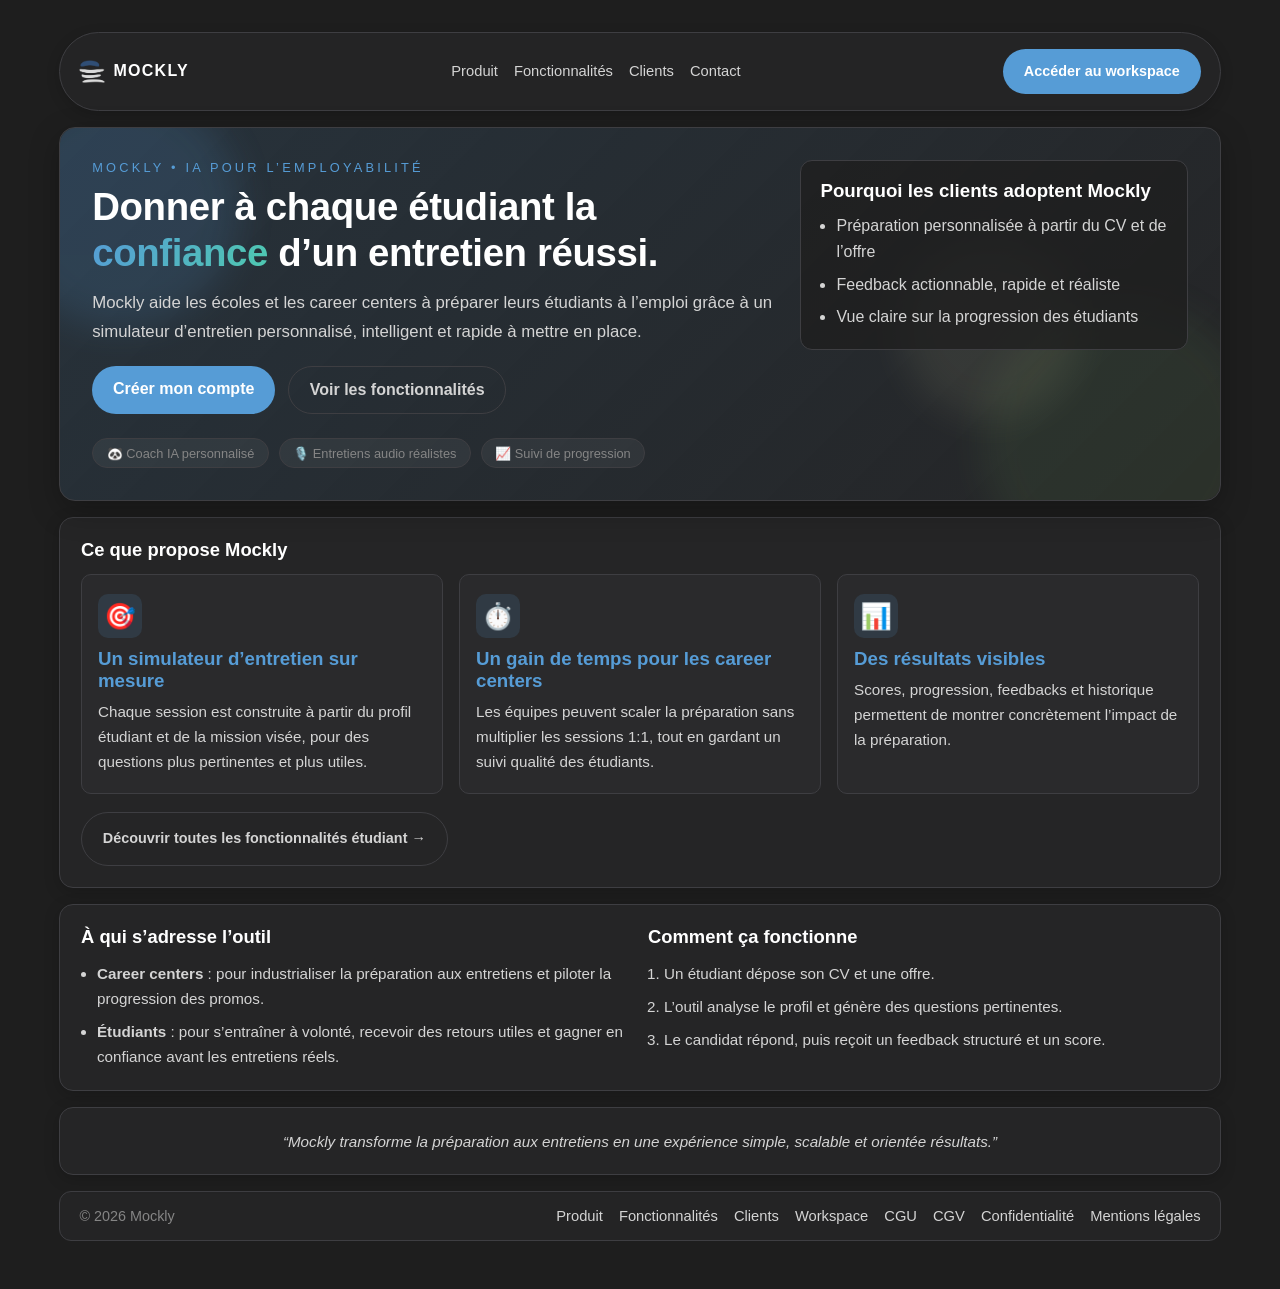
==== commit 97517d32: "Add legal pages (CGU, CGV, mentions légales, confidentialité) Generated dark-themed HTML pages from " ====
--- a/frontend/index.html
+++ b/frontend/index.html
@@ -114,6 +114,10 @@
                 <a href="features.html">Fonctionnalités</a>
                 <a href="#audience">Clients</a>
                 <a href="auth.html">Workspace</a>
+                <a href="cgu.html">CGU</a>
+                <a href="cgv.html">CGV</a>
+                <a href="politique-confidentialite.html">Confidentialité</a>
+                <a href="mentions-legales.html">Mentions légales</a>
             </div>
         </footer>
     </div>
--- a/frontend/styles.css
+++ b/frontend/styles.css
@@ -97,11 +97,20 @@
 }
 
 .sidebar-title {
+    display: flex;
+    align-items: center;
+    gap: 0.5rem;
     font-size: 0.875rem;
     font-weight: 600;
     color: var(--vscode-text-bright);
     text-transform: uppercase;
     letter-spacing: 0.5px;
+}
+
+.sidebar-logo {
+    width: 22px;
+    height: auto;
+    flex-shrink: 0;
 }
 
 .sidebar-section {
@@ -148,6 +157,86 @@
     color: var(--vscode-text-muted);
 }
 
+/* Contexte d'entretien */
+.context-form {
+    display: flex;
+    flex-direction: column;
+    gap: 0.75rem;
+}
+
+.context-field {
+    display: flex;
+    flex-direction: column;
+    gap: 0.3rem;
+    font-size: 0.75rem;
+    color: var(--vscode-text-muted);
+}
+
+.context-field input {
+    width: 100%;
+    padding: 0.5rem;
+    background: var(--vscode-line);
+    border: 1px solid var(--vscode-border);
+    border-radius: 4px;
+    color: var(--vscode-text);
+    font-size: 0.875rem;
+    font-family: inherit;
+    transition: var(--transition);
+}
+
+.context-field input:focus {
+    outline: none;
+    border-color: var(--vscode-blue);
+    background: var(--vscode-bg);
+}
+
+.generate-btn {
+    padding: 0.75rem;
+    background: var(--vscode-blue);
+    border: none;
+    border-radius: 4px;
+    color: white;
+    cursor: pointer;
+    font-size: 0.875rem;
+    font-weight: 600;
+    font-family: inherit;
+    transition: var(--transition);
+}
+
+.generate-btn:hover:not(:disabled) {
+    background: #4a8bc2;
+    transform: translateY(-1px);
+    box-shadow: 0 4px 12px rgba(86, 156, 214, 0.25);
+}
+
+.generate-btn:disabled {
+    opacity: 0.7;
+    cursor: not-allowed;
+}
+
+/* Légende */
+.legend-list {
+    display: flex;
+    flex-direction: column;
+    gap: 0.45rem;
+    font-size: 0.75rem;
+}
+
+.legend-row {
+    display: flex;
+    align-items: center;
+    gap: 0.55rem;
+    color: var(--vscode-text);
+}
+
+.legend-swatch {
+    width: 10px;
+    height: 10px;
+    border-radius: 50%;
+    flex-shrink: 0;
+    box-shadow: 0 0 0 3px rgba(255, 255, 255, 0.04);
+}
+
 /* Main Canvas */
 .canvas-container {
     flex: 1;
@@ -166,6 +255,44 @@
 
 .canvas.grabbing {
     cursor: grabbing;
+}
+
+/* État vide du canvas : visible tant qu'aucun CV n'a été déposé. */
+.canvas-empty-state {
+    position: absolute;
+    top: 50%;
+    left: 50%;
+    transform: translate(-50%, -50%);
+    width: min(360px, 80%);
+    text-align: center;
+    pointer-events: none;
+    z-index: 1;
+}
+
+.canvas-empty-logo {
+    width: 56px;
+    height: auto;
+    margin-bottom: 1.25rem;
+    opacity: 0.55;
+    animation: emptyStateFloat 3.5s ease-in-out infinite;
+}
+
+.canvas-empty-title {
+    font-size: 1.05rem;
+    font-weight: 600;
+    color: var(--vscode-text-bright);
+    margin-bottom: 0.5rem;
+}
+
+.canvas-empty-text {
+    font-size: 0.8125rem;
+    color: var(--vscode-text-muted);
+    line-height: 1.6;
+}
+
+@keyframes emptyStateFloat {
+    0%, 100% { transform: translateY(0); }
+    50% { transform: translateY(-8px); }
 }
 
 /* SVG pour les connexions */
@@ -1293,10 +1420,121 @@
 .footer-links {
     display: flex;
     gap: 1rem;
+    flex-wrap: wrap;
 }
 
 body.modal-open {
     overflow: hidden;
+}
+
+/* Pages légales (CGU, CGV, mentions légales, confidentialité) */
+.legal-article {
+    max-width: 780px;
+    margin: 0 auto;
+    line-height: 1.7;
+}
+
+.legal-article h1 {
+    color: var(--vscode-text-bright);
+    font-size: 1.7rem;
+    margin-bottom: 0.4rem;
+}
+
+.legal-article h2 {
+    color: var(--vscode-blue);
+    font-size: 1.1rem;
+    margin: 1.6rem 0 0.6rem;
+    padding-top: 1rem;
+    border-top: 1px solid var(--vscode-border);
+}
+
+.legal-article h2:first-of-type {
+    border-top: none;
+    padding-top: 0;
+}
+
+.legal-article p,
+.legal-article li {
+    color: var(--vscode-text);
+    font-size: 0.95rem;
+}
+
+.legal-article ul,
+.legal-article ol {
+    padding-left: 1.3rem;
+    margin: 0.4rem 0;
+    display: flex;
+    flex-direction: column;
+    gap: 0.4rem;
+}
+
+.legal-article a {
+    color: var(--vscode-blue);
+}
+
+.legal-article code {
+    background: rgba(255, 255, 255, 0.08);
+    padding: 0.1rem 0.35rem;
+    border-radius: 4px;
+    font-size: 0.85em;
+}
+
+.legal-article table {
+    width: 100%;
+    border-collapse: collapse;
+    margin: 0.8rem 0;
+    font-size: 0.85rem;
+}
+
+.legal-article th,
+.legal-article td {
+    border: 1px solid var(--vscode-border);
+    padding: 0.55rem 0.6rem;
+    text-align: left;
+    vertical-align: top;
+}
+
+.legal-article th {
+    background: rgba(255, 255, 255, 0.04);
+    color: var(--vscode-text-bright);
+}
+
+.legal-draft-notice {
+    background: rgba(255, 107, 107, 0.1);
+    border: 1px solid rgba(255, 107, 107, 0.4);
+    border-radius: 10px;
+    padding: 0.9rem 1.1rem;
+    margin-bottom: 1.4rem;
+    font-size: 0.85rem;
+    color: var(--vscode-text);
+}
+
+.legal-draft-notice p {
+    margin: 0;
+    font-size: 0.85rem;
+}
+
+.legal-nav {
+    display: flex;
+    flex-wrap: wrap;
+    gap: 0.5rem;
+    margin-bottom: 1.2rem;
+}
+
+.legal-nav a {
+    color: var(--vscode-text-muted);
+    text-decoration: none;
+    font-size: 0.85rem;
+    padding: 0.4rem 0.8rem;
+    border: 1px solid var(--vscode-border);
+    border-radius: 999px;
+    transition: var(--transition);
+}
+
+.legal-nav a:hover,
+.legal-nav a.active {
+    color: var(--vscode-blue);
+    border-color: var(--vscode-blue);
 }
 
 .auth-page {
@@ -1382,6 +1620,12 @@
     gap: 2rem;
     align-items: center;
     padding: 2.5rem;
+}
+
+.auth-footer {
+    position: relative;
+    z-index: 1;
+    margin: 0 2.5rem 1.5rem;
 }
 
 .auth-hero {
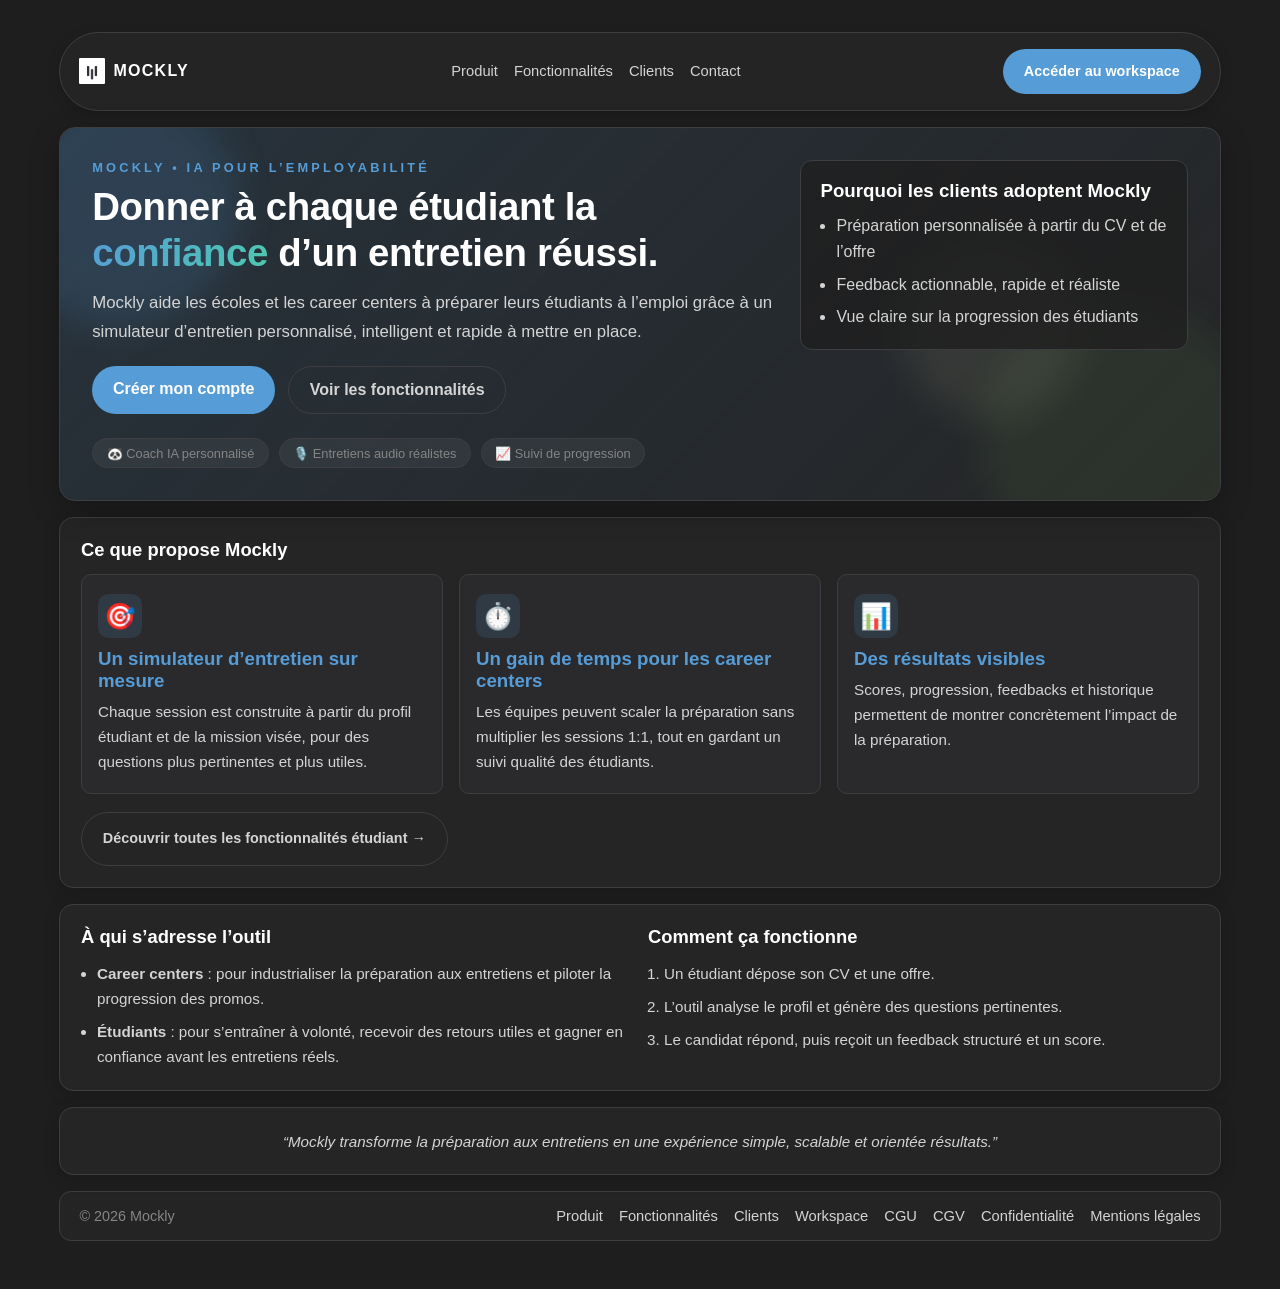
==== commit 5a03b1e2: "Brand refresh: new logo + Poppins for wordmark/accents Replace the old arc/waves logo with the new i" ====
--- a/frontend/index.html
+++ b/frontend/index.html
@@ -6,7 +6,7 @@
     <meta name="viewport" content="width=device-width, initial-scale=1.0">
     <title>Mockly — Préparation aux entretiens IA</title>
     <meta name="description" content="Mockly est une plateforme de préparation aux entretiens d’embauche, pensée pour les career centers et les étudiants.">
-    <link rel="icon" type="image/png" href="assets/logo.png">
+    <link rel="icon" type="image/png" href="assets/favicon.png">
     <link rel="stylesheet" href="styles.css">
 </head>
 
--- a/frontend/styles.css
+++ b/frontend/styles.css
@@ -39,6 +39,8 @@
 }
 
 @import url('https://fonts.googleapis.com/css2?family=Inter:wght@400;500;600;700;800&display=swap');
+/* Poppins : réservée au wordmark "Mockly" (700) et aux accents visuels (800) — voir .wordmark / .accent-display */
+@import url('https://fonts.googleapis.com/css2?family=Poppins:wght@700;800&display=swap');
 
 html,
 body {
@@ -50,6 +52,18 @@
 
 body {
     overflow: auto;
+}
+
+/* Identité de marque : Poppins pour le wordmark "Mockly" et les accents visuels,
+   Inter reste la police de lecture pour le reste de l'interface. */
+.wordmark {
+    font-family: 'Poppins', 'Inter', sans-serif;
+    font-weight: 700;
+}
+
+.accent-display {
+    font-family: 'Poppins', 'Inter', sans-serif;
+    font-weight: 800;
 }
 
 /* ==================== LAYOUT ==================== */
@@ -100,8 +114,9 @@
     display: flex;
     align-items: center;
     gap: 0.5rem;
+    font-family: 'Poppins', 'Inter', sans-serif;
     font-size: 0.875rem;
-    font-weight: 600;
+    font-weight: 700;
     color: var(--vscode-text-bright);
     text-transform: uppercase;
     letter-spacing: 0.5px;
@@ -997,59 +1012,45 @@
 }
 
 /* Logo animé, utilisé dans les espaces de chargement (remplace .spinner).
-   Le logo (assets/logo.png) est découpé en 4 images (arc + 3 vagues, voir
-   mockly-loader.js) empilées en position absolue, animées indépendamment. */
+   Reprend en CSS pur la silhouette du logo (3 barres verticales arrondies,
+   voir mockly-loader.js) — chaque barre "rebondit" comme un égaliseur audio. */
 .mockly-loader {
-    display: inline-block;
-    position: relative;
+    display: inline-flex;
+    align-items: center;
+    justify-content: center;
+    gap: 3px;
     width: 20px;
     height: 18px;
     flex-shrink: 0;
+    color: var(--vscode-blue);
 }
 
 .mockly-loader.mockly-loader-lg {
     width: 48px;
     height: 43px;
-}
-
-.mockly-loader img {
+    gap: 7px;
+}
+
+.mockly-loader-bar {
     display: block;
-}
-
-@keyframes mockly-pulse-arc {
-    0%, 100% { transform: scaleY(1); opacity: 1; }
-    50% { transform: scaleY(0.65); opacity: 0.75; }
-}
-
-@keyframes mockly-pulse-wave {
-    0%, 100% { transform: scaleX(1); opacity: 0.55; }
-    50% { transform: scaleX(1.05); opacity: 1; }
-}
-
-.mockly-loader .mockly-logo-arc {
-    animation: mockly-pulse-arc 1.1s ease-in-out infinite;
-}
-
-.mockly-loader .mockly-logo-wave1 {
-    animation: mockly-pulse-wave 1.1s ease-in-out infinite;
-    animation-delay: 0s;
-}
-
-.mockly-loader .mockly-logo-wave2 {
-    animation: mockly-pulse-wave 1.1s ease-in-out infinite;
-    animation-delay: 0.15s;
-}
-
-.mockly-loader .mockly-logo-wave3 {
-    animation: mockly-pulse-wave 1.1s ease-in-out infinite;
-    animation-delay: 0.3s;
+    width: 22%;
+    height: 100%;
+    border-radius: 999px;
+    background: currentColor;
+    animation: mockly-loader-bounce 1.1s ease-in-out infinite;
+}
+
+.mockly-loader-bar-left { animation-delay: 0s; }
+.mockly-loader-bar-center { height: 60%; animation-delay: 0.15s; }
+.mockly-loader-bar-right { animation-delay: 0.3s; }
+
+@keyframes mockly-loader-bounce {
+    0%, 100% { transform: scaleY(0.55); opacity: 0.6; }
+    50% { transform: scaleY(1); opacity: 1; }
 }
 
 @media (prefers-reduced-motion: reduce) {
-    .mockly-loader .mockly-logo-arc,
-    .mockly-loader .mockly-logo-wave1,
-    .mockly-loader .mockly-logo-wave2,
-    .mockly-loader .mockly-logo-wave3 {
+    .mockly-loader-bar {
         animation: none;
     }
 }
@@ -1150,8 +1151,9 @@
 }
 
 .brand {
+    font-family: 'Poppins', 'Inter', sans-serif;
     font-size: 1rem;
-    font-weight: 800;
+    font-weight: 700;
     color: var(--vscode-text-bright);
     text-decoration: none;
     letter-spacing: 0.08em;
@@ -1210,6 +1212,8 @@
 }
 
 .eyebrow {
+    font-family: 'Poppins', 'Inter', sans-serif;
+    font-weight: 800;
     font-size: 0.8rem;
     text-transform: uppercase;
     letter-spacing: 0.2rem;
@@ -1218,6 +1222,8 @@
 }
 
 .hero-card h1 {
+    font-family: 'Poppins', 'Inter', sans-serif;
+    font-weight: 800;
     font-size: 2.4rem;
     line-height: 1.2;
     color: var(--vscode-text-bright);
@@ -1653,6 +1659,8 @@
     border-radius: 999px;
     background: rgba(86, 156, 214, 0.16);
     color: var(--vscode-blue);
+    font-family: 'Poppins', 'Inter', sans-serif;
+    font-weight: 800;
     font-size: 0.82rem;
     margin-bottom: 1rem;
 }
@@ -1665,6 +1673,8 @@
 }
 
 .auth-hero h1 {
+    font-family: 'Poppins', 'Inter', sans-serif;
+    font-weight: 800;
     font-size: clamp(2rem, 3vw, 3rem);
     color: var(--vscode-text-bright);
     margin-bottom: 0.8rem;
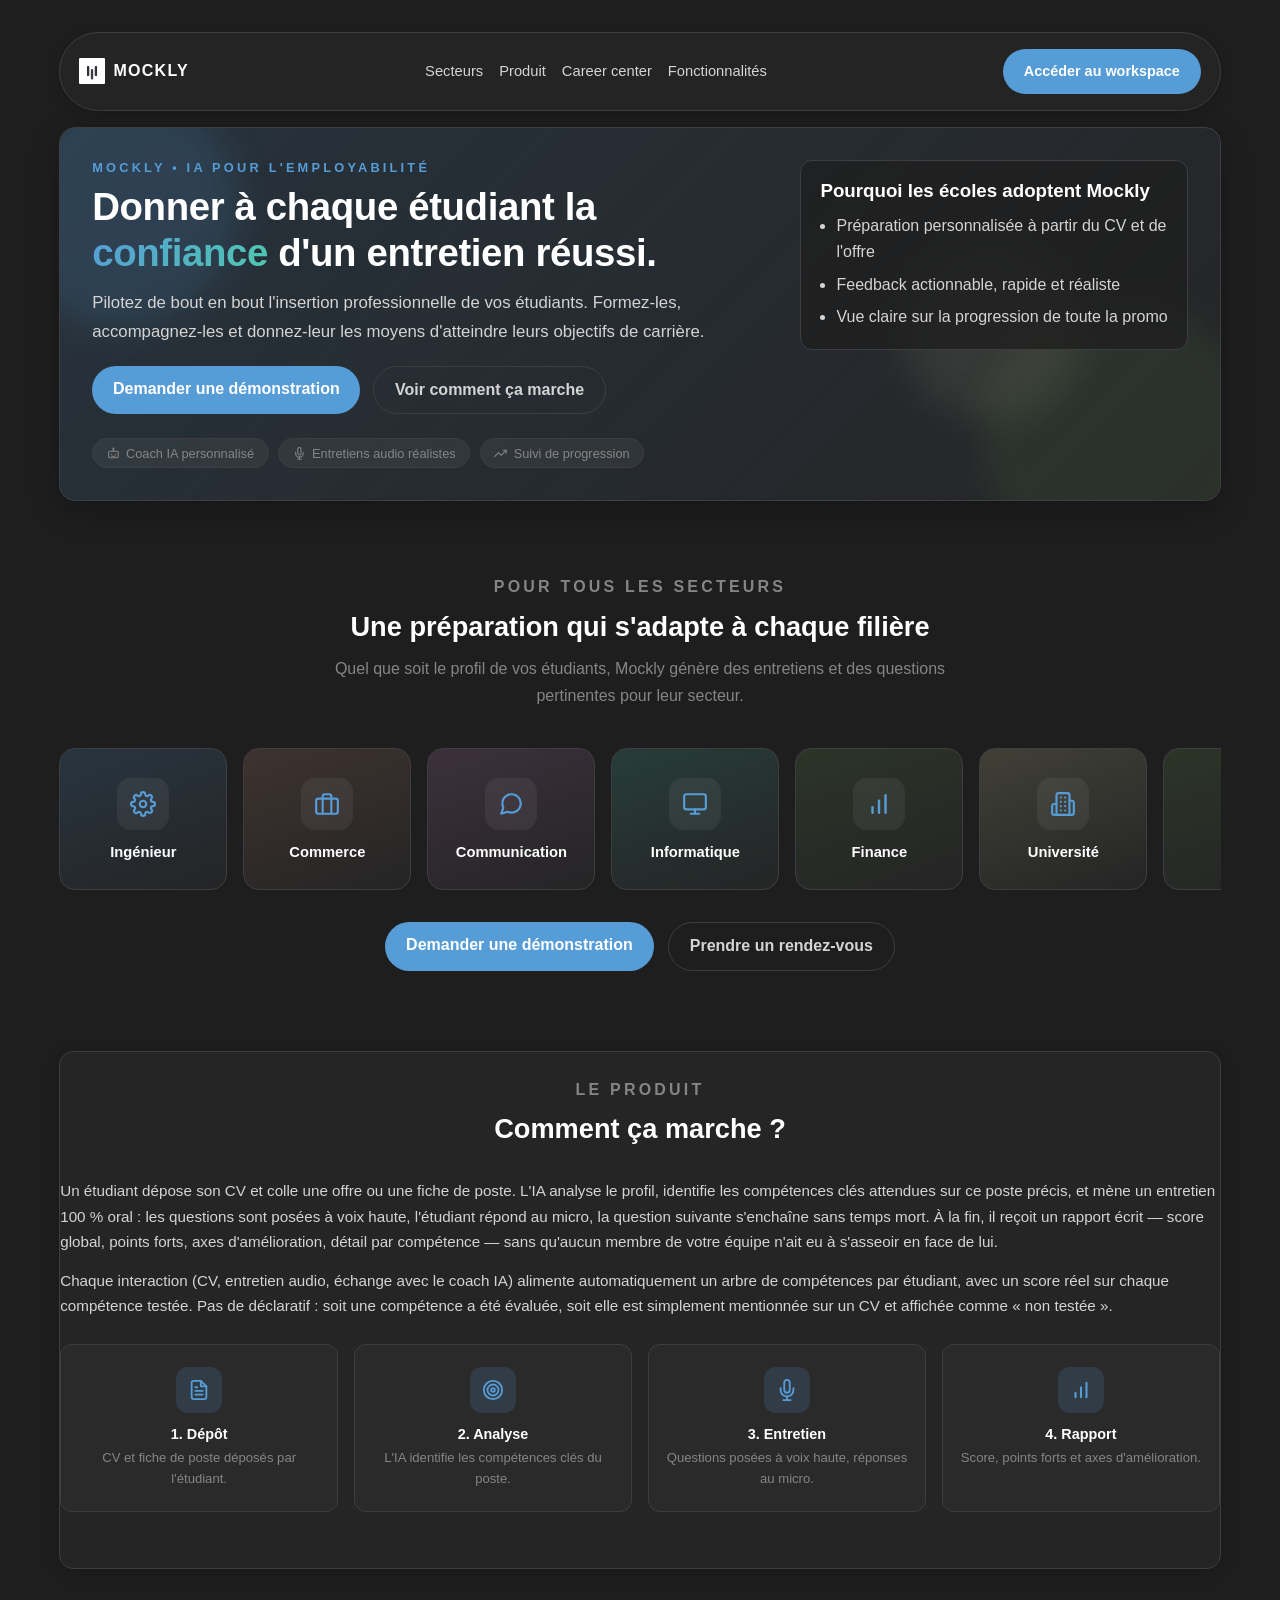
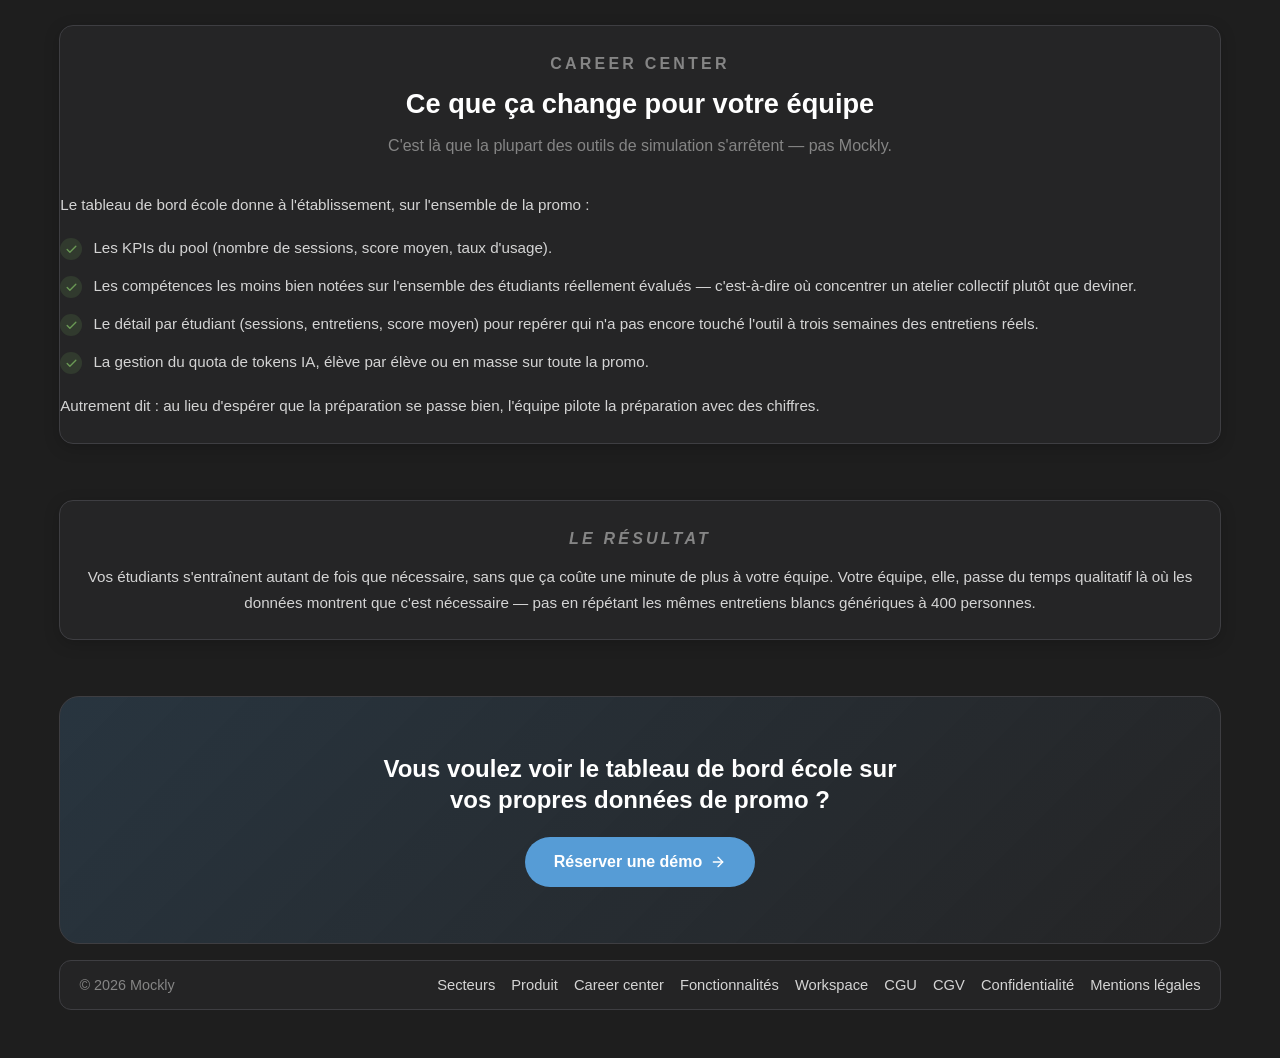
==== commit b5e9128c: "Landing page redesign + site-wide emoji-to-icon replacement Landing page (index.html): full rewrite " ====
--- a/frontend/index.html
+++ b/frontend/index.html
@@ -5,7 +5,7 @@
     <meta charset="UTF-8">
     <meta name="viewport" content="width=device-width, initial-scale=1.0">
     <title>Mockly — Préparation aux entretiens IA</title>
-    <meta name="description" content="Mockly est une plateforme de préparation aux entretiens d’embauche, pensée pour les career centers et les étudiants.">
+    <meta name="description" content="Mockly est une plateforme de préparation aux entretiens d'embauche, pensée pour les career centers et les étudiants.">
     <link rel="icon" type="image/png" href="assets/favicon.png">
     <link rel="stylesheet" href="styles.css">
 </head>
@@ -15,10 +15,10 @@
         <header class="topbar">
             <a href="#" class="brand"><img src="assets/logo.png" class="brand-logo" alt="">Mockly</a>
             <nav class="topnav">
-                <a href="#benefits">Produit</a>
+                <a href="#secteurs">Secteurs</a>
+                <a href="#comment-ca-marche">Produit</a>
+                <a href="#career-center">Career center</a>
                 <a href="features.html">Fonctionnalités</a>
-                <a href="#audience">Clients</a>
-                <a href="#contact">Contact</a>
             </nav>
             <a href="workspace.html" class="primary-btn small-btn">Accéder au workspace</a>
         </header>
@@ -31,88 +31,171 @@
             </div>
 
             <div class="hero-content">
-                <p class="eyebrow">Mockly • IA pour l’employabilité</p>
-                <h1>Donner à chaque étudiant la <span class="gradient-text">confiance</span> d’un entretien réussi.</h1>
+                <p class="eyebrow">Mockly • IA pour l'employabilité</p>
+                <h1>Donner à chaque étudiant la <span class="gradient-text">confiance</span> d'un entretien réussi.</h1>
                 <p class="hero-text">
-                    Mockly aide les écoles et les career centers à préparer leurs étudiants à l’emploi grâce à un simulateur d’entretien personnalisé, intelligent et rapide à mettre en place.
+                    Pilotez de bout en bout l'insertion professionnelle de vos étudiants. Formez-les, accompagnez-les et donnez-leur les moyens d'atteindre leurs objectifs de carrière.
                 </p>
                 <div class="hero-actions">
-                    <a href="auth.html" class="primary-btn">Créer mon compte</a>
-                    <a href="features.html" class="secondary-btn">Voir les fonctionnalités</a>
+                    <a href="#demo" class="primary-btn">Demander une démonstration</a>
+                    <a href="#comment-ca-marche" class="secondary-btn">Voir comment ça marche</a>
                 </div>
                 <div class="trust-strip">
-                    <span class="trust-badge">🐼 Coach IA personnalisé</span>
-                    <span class="trust-badge">🎙️ Entretiens audio réalistes</span>
-                    <span class="trust-badge">📈 Suivi de progression</span>
+                    <span class="trust-badge"><svg class="icon" aria-hidden="true"><use href="assets/icons.svg#bot"></use></svg> Coach IA personnalisé</span>
+                    <span class="trust-badge"><svg class="icon" aria-hidden="true"><use href="assets/icons.svg#mic"></use></svg> Entretiens audio réalistes</span>
+                    <span class="trust-badge"><svg class="icon" aria-hidden="true"><use href="assets/icons.svg#trending-up"></use></svg> Suivi de progression</span>
                 </div>
             </div>
 
             <div class="hero-side">
                 <div class="hero-panel">
-                    <h3>Pourquoi les clients adoptent Mockly</h3>
+                    <h3>Pourquoi les écoles adoptent Mockly</h3>
                     <ul>
-                        <li>Préparation personnalisée à partir du CV et de l’offre</li>
+                        <li>Préparation personnalisée à partir du CV et de l'offre</li>
                         <li>Feedback actionnable, rapide et réaliste</li>
-                        <li>Vue claire sur la progression des étudiants</li>
+                        <li>Vue claire sur la progression de toute la promo</li>
                     </ul>
                 </div>
             </div>
         </section>
 
         <main class="landing-content">
-            <section class="section-card" id="benefits">
-                <h2>Ce que propose Mockly</h2>
-                <div class="feature-grid">
-                    <article class="feature-card">
-                        <div class="feature-icon">🎯</div>
-                        <h3>Un simulateur d’entretien sur mesure</h3>
-                        <p>Chaque session est construite à partir du profil étudiant et de la mission visée, pour des questions plus pertinentes et plus utiles.</p>
-                    </article>
-                    <article class="feature-card">
-                        <div class="feature-icon">⏱️</div>
-                        <h3>Un gain de temps pour les career centers</h3>
-                        <p>Les équipes peuvent scaler la préparation sans multiplier les sessions 1:1, tout en gardant un suivi qualité des étudiants.</p>
-                    </article>
-                    <article class="feature-card">
-                        <div class="feature-icon">📊</div>
-                        <h3>Des résultats visibles</h3>
-                        <p>Scores, progression, feedbacks et historique permettent de montrer concrètement l’impact de la préparation.</p>
-                    </article>
-                </div>
-                <p style="margin-top: 1.1rem;">
-                    <a href="features.html" class="secondary-btn small-btn">Découvrir toutes les fonctionnalités étudiant →</a>
-                </p>
-            </section>
-
-            <section class="section-card two-columns" id="audience">
-                <div>
-                    <h2>À qui s’adresse l’outil</h2>
-                    <ul class="check-list">
-                        <li><strong>Career centers</strong> : pour industrialiser la préparation aux entretiens et piloter la progression des promos.</li>
-                        <li><strong>Étudiants</strong> : pour s’entraîner à volonté, recevoir des retours utiles et gagner en confiance avant les entretiens réels.</li>
-                    </ul>
-                </div>
-                <div>
-                    <h2>Comment ça fonctionne</h2>
-                    <ol class="number-list">
-                        <li>Un étudiant dépose son CV et une offre.</li>
-                        <li>L’outil analyse le profil et génère des questions pertinentes.</li>
-                        <li>Le candidat répond, puis reçoit un feedback structuré et un score.</li>
-                    </ol>
-                </div>
-            </section>
-
-            <section class="section-card quote-card">
-                <p>“Mockly transforme la préparation aux entretiens en une expérience simple, scalable et orientée résultats.”</p>
+            <section class="section-block reveal" id="secteurs">
+                <div class="section-heading">
+                    <p class="eyebrow">Pour tous les secteurs</p>
+                    <h2>Une préparation qui s'adapte à chaque filière</h2>
+                    <p>Quel que soit le profil de vos étudiants, Mockly génère des entretiens et des questions pertinentes pour leur secteur.</p>
+                </div>
+
+                <div class="sector-band">
+                    <div class="sector-card" style="--sector-tint: rgba(86, 156, 214, 0.18);">
+                        <div class="sector-icon"><svg class="icon" aria-hidden="true"><use href="assets/icons.svg#settings"></use></svg></div>
+                        <span>Ingénieur</span>
+                    </div>
+                    <div class="sector-card" style="--sector-tint: rgba(206, 145, 120, 0.18);">
+                        <div class="sector-icon"><svg class="icon" aria-hidden="true"><use href="assets/icons.svg#briefcase"></use></svg></div>
+                        <span>Commerce</span>
+                    </div>
+                    <div class="sector-card" style="--sector-tint: rgba(197, 134, 192, 0.18);">
+                        <div class="sector-icon"><svg class="icon" aria-hidden="true"><use href="assets/icons.svg#message-circle"></use></svg></div>
+                        <span>Communication</span>
+                    </div>
+                    <div class="sector-card" style="--sector-tint: rgba(78, 201, 176, 0.18);">
+                        <div class="sector-icon"><svg class="icon" aria-hidden="true"><use href="assets/icons.svg#monitor"></use></svg></div>
+                        <span>Informatique</span>
+                    </div>
+                    <div class="sector-card" style="--sector-tint: rgba(106, 153, 85, 0.18);">
+                        <div class="sector-icon"><svg class="icon" aria-hidden="true"><use href="assets/icons.svg#bar-chart"></use></svg></div>
+                        <span>Finance</span>
+                    </div>
+                    <div class="sector-card" style="--sector-tint: rgba(220, 220, 170, 0.18);">
+                        <div class="sector-icon"><svg class="icon" aria-hidden="true"><use href="assets/icons.svg#building"></use></svg></div>
+                        <span>Université</span>
+                    </div>
+                    <div class="sector-card" style="--sector-tint: rgba(106, 153, 85, 0.18);">
+                        <div class="sector-icon"><svg class="icon" aria-hidden="true"><use href="assets/icons.svg#sprout"></use></svg></div>
+                        <span>Agro</span>
+                    </div>
+                    <div class="sector-card" style="--sector-tint: rgba(86, 156, 214, 0.12);">
+                        <div class="sector-icon"><svg class="icon" aria-hidden="true"><use href="assets/icons.svg#compass"></use></svg></div>
+                        <span>Et bien d'autres</span>
+                    </div>
+                </div>
+
+                <div class="sector-cta">
+                    <a href="#demo" class="primary-btn">Demander une démonstration</a>
+                    <a href="#demo" class="secondary-btn">Prendre un rendez-vous</a>
+                </div>
+            </section>
+
+            <section class="section-card section-block reveal" id="comment-ca-marche">
+                <div class="section-heading">
+                    <p class="eyebrow">Le produit</p>
+                    <h2>Comment ça marche ?</h2>
+                </div>
+
+                <p>Un étudiant dépose son CV et colle une offre ou une fiche de poste. L'IA analyse le profil, identifie les compétences clés attendues sur ce poste précis, et mène un entretien 100&nbsp;% oral&nbsp;: les questions sont posées à voix haute, l'étudiant répond au micro, la question suivante s'enchaîne sans temps mort. À la fin, il reçoit un rapport écrit — score global, points forts, axes d'amélioration, détail par compétence — sans qu'aucun membre de votre équipe n'ait eu à s'asseoir en face de lui.</p>
+                <p>Chaque interaction (CV, entretien audio, échange avec le coach IA) alimente automatiquement un arbre de compétences par étudiant, avec un score réel sur chaque compétence testée. Pas de déclaratif&nbsp;: soit une compétence a été évaluée, soit elle est simplement mentionnée sur un CV et affichée comme « non testée ».</p>
+
+                <div class="flow-steps">
+                    <div class="flow-step">
+                        <div class="flow-step-icon"><svg class="icon" aria-hidden="true"><use href="assets/icons.svg#file-text"></use></svg></div>
+                        <h4>1. Dépôt</h4>
+                        <p>CV et fiche de poste déposés par l'étudiant.</p>
+                    </div>
+                    <div class="flow-step">
+                        <div class="flow-step-icon"><svg class="icon" aria-hidden="true"><use href="assets/icons.svg#target"></use></svg></div>
+                        <h4>2. Analyse</h4>
+                        <p>L'IA identifie les compétences clés du poste.</p>
+                    </div>
+                    <div class="flow-step">
+                        <div class="flow-step-icon"><svg class="icon" aria-hidden="true"><use href="assets/icons.svg#mic"></use></svg></div>
+                        <h4>3. Entretien</h4>
+                        <p>Questions posées à voix haute, réponses au micro.</p>
+                    </div>
+                    <div class="flow-step">
+                        <div class="flow-step-icon"><svg class="icon" aria-hidden="true"><use href="assets/icons.svg#bar-chart"></use></svg></div>
+                        <h4>4. Rapport</h4>
+                        <p>Score, points forts et axes d'amélioration.</p>
+                    </div>
+                </div>
+            </section>
+
+            <section class="section-card section-block reveal" id="career-center">
+                <div class="section-heading">
+                    <p class="eyebrow">Career center</p>
+                    <h2>Ce que ça change pour votre équipe</h2>
+                    <p>C'est là que la plupart des outils de simulation s'arrêtent — pas Mockly.</p>
+                </div>
+
+                <p>Le tableau de bord école donne à l'établissement, sur l'ensemble de la promo&nbsp;:</p>
+
+                <ul class="icon-list">
+                    <li>
+                        <span class="icon-bullet"><svg class="icon" aria-hidden="true"><use href="assets/icons.svg#check"></use></svg></span>
+                        <span>Les KPIs du pool (nombre de sessions, score moyen, taux d'usage).</span>
+                    </li>
+                    <li>
+                        <span class="icon-bullet"><svg class="icon" aria-hidden="true"><use href="assets/icons.svg#check"></use></svg></span>
+                        <span>Les compétences les moins bien notées sur l'ensemble des étudiants réellement évalués — c'est-à-dire où concentrer un atelier collectif plutôt que deviner.</span>
+                    </li>
+                    <li>
+                        <span class="icon-bullet"><svg class="icon" aria-hidden="true"><use href="assets/icons.svg#check"></use></svg></span>
+                        <span>Le détail par étudiant (sessions, entretiens, score moyen) pour repérer qui n'a pas encore touché l'outil à trois semaines des entretiens réels.</span>
+                    </li>
+                    <li>
+                        <span class="icon-bullet"><svg class="icon" aria-hidden="true"><use href="assets/icons.svg#check"></use></svg></span>
+                        <span>La gestion du quota de tokens IA, élève par élève ou en masse sur toute la promo.</span>
+                    </li>
+                </ul>
+
+                <p>Autrement dit&nbsp;: au lieu d'espérer que la préparation se passe bien, l'équipe pilote la préparation avec des chiffres.</p>
+            </section>
+
+            <section class="section-card quote-card section-block reveal">
+                <div class="section-heading" style="margin-bottom: 0.8rem;">
+                    <p class="eyebrow">Le résultat</p>
+                </div>
+                <p style="font-style: normal; color: var(--vscode-text);">Vos étudiants s'entraînent autant de fois que nécessaire, sans que ça coûte une minute de plus à votre équipe. Votre équipe, elle, passe du temps qualitatif là où les données montrent que c'est nécessaire — pas en répétant les mêmes entretiens blancs génériques à 400 personnes.</p>
+            </section>
+
+            <section class="final-cta-section reveal" id="demo">
+                <h2>Vous voulez voir le tableau de bord école sur vos propres données de promo&nbsp;?</h2>
+                <a href="mailto:julesleroy44500@gmail.com?subject=Demande%20de%20d%C3%A9mo%20Mockly" class="primary-btn large-btn">
+                    Réserver une démo
+                    <svg class="icon" aria-hidden="true"><use href="assets/icons.svg#arrow-right"></use></svg>
+                </a>
+                <!-- TODO: remplacer le lien mailto ci-dessus par l'embed/lien Calendly une fois configuré. -->
             </section>
         </main>
 
         <footer class="footer-bar" id="contact">
             <div>© 2026 Mockly</div>
             <div class="footer-links">
-                <a href="#benefits">Produit</a>
+                <a href="#secteurs">Secteurs</a>
+                <a href="#comment-ca-marche">Produit</a>
+                <a href="#career-center">Career center</a>
                 <a href="features.html">Fonctionnalités</a>
-                <a href="#audience">Clients</a>
                 <a href="auth.html">Workspace</a>
                 <a href="cgu.html">CGU</a>
                 <a href="cgv.html">CGV</a>
@@ -122,6 +205,24 @@
         </footer>
     </div>
 
+    <script>
+        // Révélation au scroll des sections .reveal (voir styles.css) — pas de
+        // dépendance externe, juste un IntersectionObserver minimal.
+        const revealEls = document.querySelectorAll('.reveal');
+        if ('IntersectionObserver' in window && revealEls.length) {
+            const observer = new IntersectionObserver((entries) => {
+                entries.forEach((entry) => {
+                    if (entry.isIntersecting) {
+                        entry.target.classList.add('is-visible');
+                        observer.unobserve(entry.target);
+                    }
+                });
+            }, { threshold: 0.12, rootMargin: '0px 0px -40px 0px' });
+            revealEls.forEach((el) => observer.observe(el));
+        } else {
+            revealEls.forEach((el) => el.classList.add('is-visible'));
+        }
+    </script>
 </body>
 
 </html>
--- a/frontend/styles.css
+++ b/frontend/styles.css
@@ -52,6 +52,31 @@
 
 body {
     overflow: auto;
+}
+
+/* Système d'icônes (assets/icons.svg) : remplace tout emoji dans l'UI.
+   Hérite currentColor, taille par défaut alignée sur le texte environnant. */
+.icon {
+    width: 1em;
+    height: 1em;
+    stroke: currentColor;
+    fill: none;
+    flex-shrink: 0;
+    vertical-align: -0.125em;
+}
+
+.icon-spin {
+    animation: icon-spin 0.8s linear infinite;
+}
+
+@keyframes icon-spin {
+    to { transform: rotate(360deg); }
+}
+
+@media (prefers-reduced-motion: reduce) {
+    .icon-spin {
+        animation: none;
+    }
 }
 
 /* Identité de marque : Poppins pour le wordmark "Mockly" et les accents visuels,
@@ -1410,6 +1435,246 @@
     font-style: italic;
 }
 
+/* ==================== LANDING PAGE — sections étendues ==================== */
+
+.landing-content {
+    gap: 3.5rem;
+    margin-top: 3rem;
+}
+
+.section-heading {
+    max-width: 640px;
+    margin: 0 auto 2rem;
+    text-align: center;
+}
+
+.section-heading h2 {
+    font-family: 'Poppins', 'Inter', sans-serif;
+    font-weight: 800;
+    font-size: 1.7rem;
+    color: var(--vscode-text-bright);
+    margin: 0.5rem 0 0.7rem;
+    line-height: 1.25;
+}
+
+.section-heading p {
+    color: var(--vscode-text-muted);
+    font-size: 1rem;
+    line-height: 1.7;
+}
+
+.section-block {
+    padding: 1.5rem 0;
+}
+
+/* Bandeau secteurs : défilement horizontal, une carte par filière (icône +
+   titre — pas de photo, aucun visuel factice). */
+.sector-band {
+    display: flex;
+    gap: 1rem;
+    overflow-x: auto;
+    padding: 0.4rem 0.2rem 1.4rem;
+    scroll-snap-type: x proximity;
+    scrollbar-width: thin;
+    scrollbar-color: var(--vscode-border) transparent;
+}
+
+.sector-band::-webkit-scrollbar {
+    height: 6px;
+}
+
+.sector-band::-webkit-scrollbar-thumb {
+    background: var(--vscode-border);
+    border-radius: 999px;
+}
+
+.sector-card {
+    scroll-snap-align: start;
+    flex: 0 0 auto;
+    width: 168px;
+    display: flex;
+    flex-direction: column;
+    align-items: center;
+    justify-content: center;
+    gap: 0.9rem;
+    padding: 1.8rem 1rem;
+    border-radius: 16px;
+    border: 1px solid var(--vscode-border);
+    background: linear-gradient(160deg, var(--sector-tint, rgba(86, 156, 214, 0.16)), rgba(37, 37, 38, 0.9));
+    transition: var(--transition);
+}
+
+.sector-card:hover {
+    transform: translateY(-4px);
+    border-color: var(--vscode-blue);
+    box-shadow: 0 10px 24px rgba(0, 0, 0, 0.28);
+}
+
+.sector-icon {
+    display: inline-flex;
+    align-items: center;
+    justify-content: center;
+    width: 52px;
+    height: 52px;
+    border-radius: 14px;
+    background: rgba(255, 255, 255, 0.06);
+    color: var(--vscode-blue);
+}
+
+.sector-icon .icon {
+    width: 26px;
+    height: 26px;
+}
+
+.sector-card span {
+    font-weight: 600;
+    font-size: 0.92rem;
+    color: var(--vscode-text-bright);
+    text-align: center;
+}
+
+.sector-cta {
+    display: flex;
+    justify-content: center;
+    gap: 0.9rem;
+    flex-wrap: wrap;
+    margin-top: 0.6rem;
+}
+
+/* Comment ça marche : étapes visuelles */
+.flow-steps {
+    display: grid;
+    grid-template-columns: repeat(4, minmax(0, 1fr));
+    gap: 1rem;
+    margin: 1.6rem 0 2rem;
+}
+
+.flow-step {
+    position: relative;
+    text-align: center;
+    padding: 1.4rem 1rem;
+    border-radius: 12px;
+    background: rgba(45, 45, 48, 0.6);
+    border: 1px solid var(--vscode-border);
+}
+
+.flow-step-icon {
+    display: inline-flex;
+    align-items: center;
+    justify-content: center;
+    width: 46px;
+    height: 46px;
+    border-radius: 12px;
+    background: rgba(86, 156, 214, 0.16);
+    color: var(--vscode-blue);
+    margin-bottom: 0.8rem;
+}
+
+.flow-step-icon .icon {
+    width: 22px;
+    height: 22px;
+}
+
+.flow-step h4 {
+    font-size: 0.9rem;
+    color: var(--vscode-text-bright);
+    margin-bottom: 0.4rem;
+}
+
+.flow-step p {
+    font-size: 0.82rem;
+    color: var(--vscode-text-muted);
+    line-height: 1.55;
+}
+
+.landing-content .section-card p + p {
+    margin-top: 0.9rem;
+}
+
+/* Liste "career center" : puces remplacées par une icône check dans un rond. */
+.icon-list {
+    display: flex;
+    flex-direction: column;
+    gap: 0.85rem;
+    padding-left: 0;
+    margin: 1.2rem 0;
+    list-style: none;
+}
+
+.icon-list li {
+    display: flex;
+    align-items: flex-start;
+    gap: 0.7rem;
+    color: var(--vscode-text);
+    line-height: 1.6;
+    font-size: 0.95rem;
+}
+
+.icon-list .icon-bullet {
+    display: inline-flex;
+    align-items: center;
+    justify-content: center;
+    width: 22px;
+    height: 22px;
+    border-radius: 999px;
+    background: rgba(106, 153, 85, 0.18);
+    color: var(--vscode-green);
+    flex-shrink: 0;
+    margin-top: 0.15rem;
+}
+
+.icon-list .icon-bullet .icon {
+    width: 13px;
+    height: 13px;
+}
+
+/* CTA final */
+.final-cta-section {
+    text-align: center;
+    padding: 3.5rem 2rem;
+    border-radius: 20px;
+    background: linear-gradient(135deg, rgba(86, 156, 214, 0.18), rgba(37, 37, 38, 0.95));
+    border: 1px solid var(--vscode-border);
+}
+
+.final-cta-section h2 {
+    font-family: 'Poppins', 'Inter', sans-serif;
+    font-weight: 800;
+    font-size: 1.5rem;
+    color: var(--vscode-text-bright);
+    max-width: 560px;
+    margin: 0 auto 1.4rem;
+    line-height: 1.3;
+}
+
+.large-btn {
+    padding: 1rem 1.8rem;
+    font-size: 1rem;
+    display: inline-flex;
+    align-items: center;
+    gap: 0.5rem;
+}
+
+/* Révélation au scroll : discrète, désactivée si prefers-reduced-motion. */
+.reveal {
+    opacity: 0;
+    transform: translateY(18px);
+    transition: opacity 0.6s ease, transform 0.6s ease;
+}
+
+.reveal.is-visible {
+    opacity: 1;
+    transform: translateY(0);
+}
+
+@media (prefers-reduced-motion: reduce) {
+    .reveal {
+        opacity: 1;
+        transform: none;
+        transition: none;
+    }
+}
+
 .footer-bar {
     display: flex;
     justify-content: space-between;
@@ -2120,4 +2385,16 @@
         flex-direction: column;
         gap: 0.6rem;
     }
+
+    .flow-steps {
+        grid-template-columns: 1fr 1fr;
+    }
+
+    .final-cta-section {
+        padding: 2.2rem 1.2rem;
+    }
+
+    .final-cta-section h2 {
+        font-size: 1.25rem;
+    }
 }
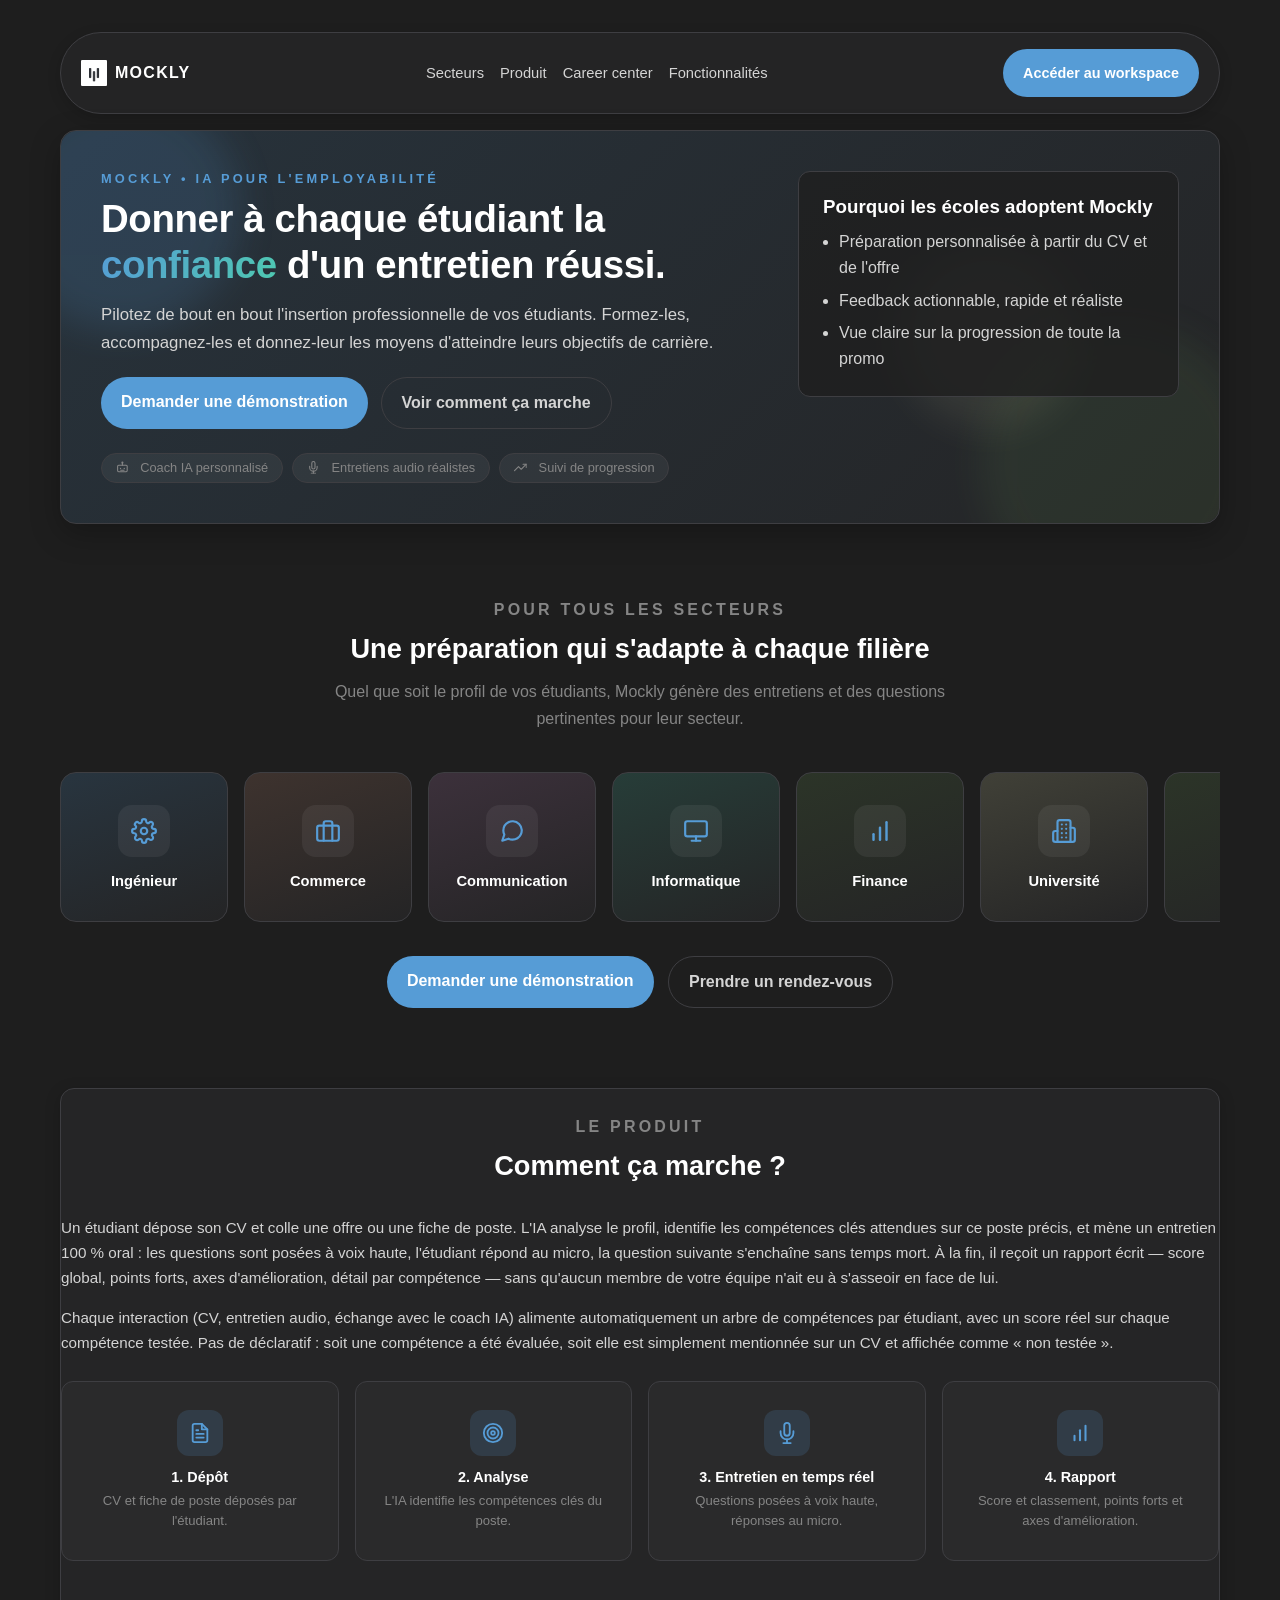
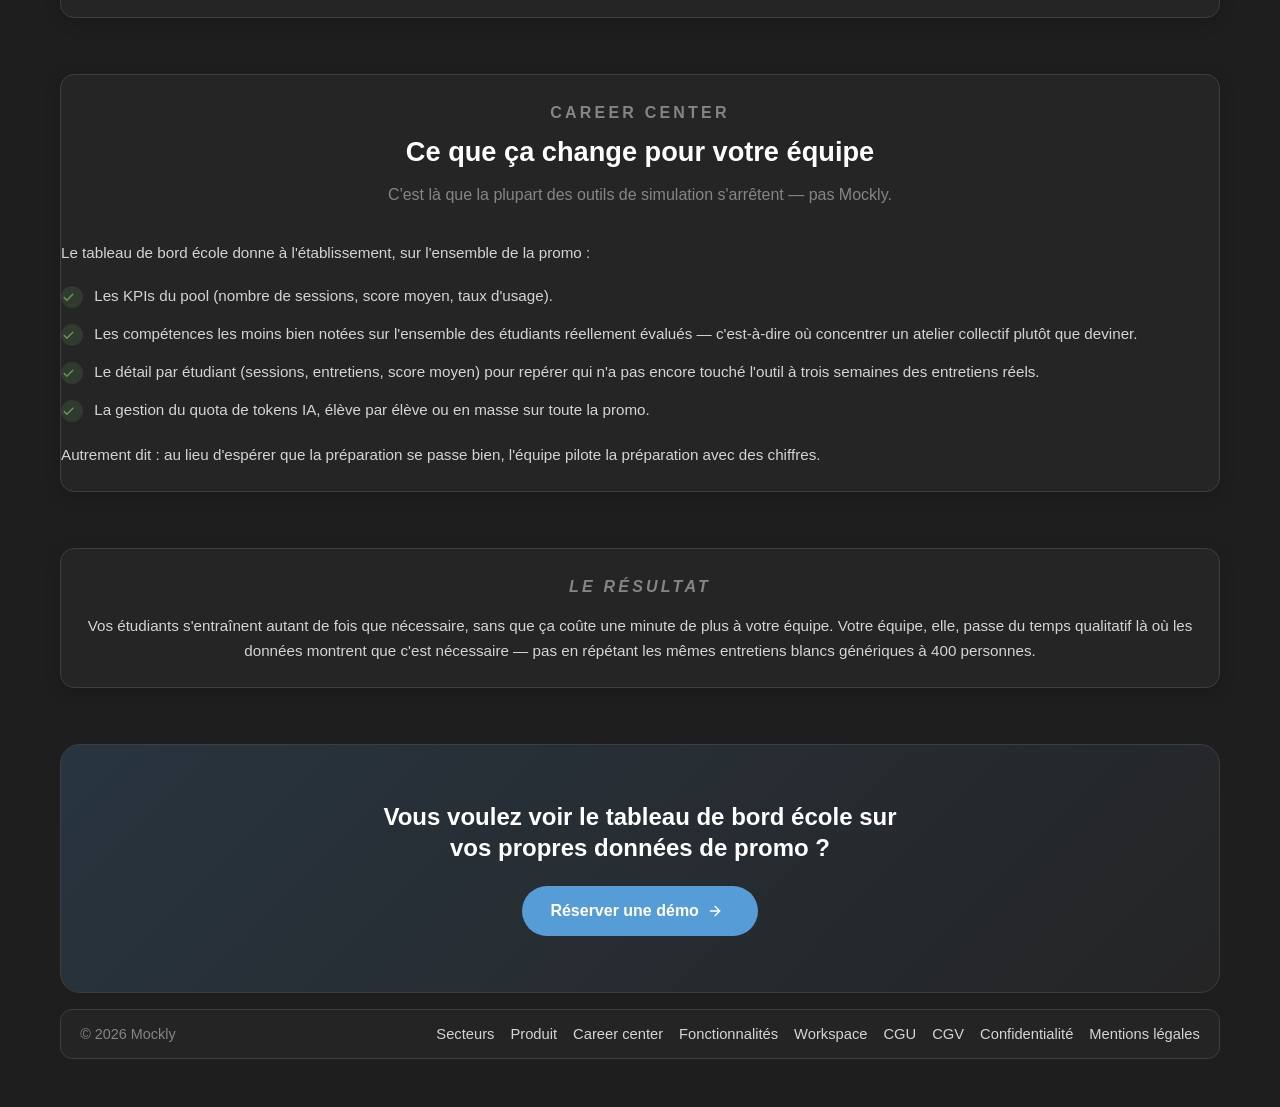
==== commit 39192966: "Formalize spacing scale and add auto-scroll to sector band Add a 4px-based --space-1..--space-12 sca" ====
--- a/frontend/index.html
+++ b/frontend/index.html
@@ -68,37 +68,73 @@
                 </div>
 
                 <div class="sector-band">
-                    <div class="sector-card" style="--sector-tint: rgba(86, 156, 214, 0.18);">
-                        <div class="sector-icon"><svg class="icon" aria-hidden="true"><use href="assets/icons.svg#settings"></use></svg></div>
-                        <span>Ingénieur</span>
-                    </div>
-                    <div class="sector-card" style="--sector-tint: rgba(206, 145, 120, 0.18);">
-                        <div class="sector-icon"><svg class="icon" aria-hidden="true"><use href="assets/icons.svg#briefcase"></use></svg></div>
-                        <span>Commerce</span>
-                    </div>
-                    <div class="sector-card" style="--sector-tint: rgba(197, 134, 192, 0.18);">
-                        <div class="sector-icon"><svg class="icon" aria-hidden="true"><use href="assets/icons.svg#message-circle"></use></svg></div>
-                        <span>Communication</span>
-                    </div>
-                    <div class="sector-card" style="--sector-tint: rgba(78, 201, 176, 0.18);">
-                        <div class="sector-icon"><svg class="icon" aria-hidden="true"><use href="assets/icons.svg#monitor"></use></svg></div>
-                        <span>Informatique</span>
-                    </div>
-                    <div class="sector-card" style="--sector-tint: rgba(106, 153, 85, 0.18);">
-                        <div class="sector-icon"><svg class="icon" aria-hidden="true"><use href="assets/icons.svg#bar-chart"></use></svg></div>
-                        <span>Finance</span>
-                    </div>
-                    <div class="sector-card" style="--sector-tint: rgba(220, 220, 170, 0.18);">
-                        <div class="sector-icon"><svg class="icon" aria-hidden="true"><use href="assets/icons.svg#building"></use></svg></div>
-                        <span>Université</span>
-                    </div>
-                    <div class="sector-card" style="--sector-tint: rgba(106, 153, 85, 0.18);">
-                        <div class="sector-icon"><svg class="icon" aria-hidden="true"><use href="assets/icons.svg#sprout"></use></svg></div>
-                        <span>Agro</span>
-                    </div>
-                    <div class="sector-card" style="--sector-tint: rgba(86, 156, 214, 0.12);">
-                        <div class="sector-icon"><svg class="icon" aria-hidden="true"><use href="assets/icons.svg#compass"></use></svg></div>
-                        <span>Et bien d'autres</span>
+                    <div class="sector-track">
+                        <div class="sector-card" style="--sector-tint: rgba(86, 156, 214, 0.18);">
+                            <div class="sector-icon"><svg class="icon" aria-hidden="true"><use href="assets/icons.svg#settings"></use></svg></div>
+                            <span>Ingénieur</span>
+                        </div>
+                        <div class="sector-card" style="--sector-tint: rgba(206, 145, 120, 0.18);">
+                            <div class="sector-icon"><svg class="icon" aria-hidden="true"><use href="assets/icons.svg#briefcase"></use></svg></div>
+                            <span>Commerce</span>
+                        </div>
+                        <div class="sector-card" style="--sector-tint: rgba(197, 134, 192, 0.18);">
+                            <div class="sector-icon"><svg class="icon" aria-hidden="true"><use href="assets/icons.svg#message-circle"></use></svg></div>
+                            <span>Communication</span>
+                        </div>
+                        <div class="sector-card" style="--sector-tint: rgba(78, 201, 176, 0.18);">
+                            <div class="sector-icon"><svg class="icon" aria-hidden="true"><use href="assets/icons.svg#monitor"></use></svg></div>
+                            <span>Informatique</span>
+                        </div>
+                        <div class="sector-card" style="--sector-tint: rgba(106, 153, 85, 0.18);">
+                            <div class="sector-icon"><svg class="icon" aria-hidden="true"><use href="assets/icons.svg#bar-chart"></use></svg></div>
+                            <span>Finance</span>
+                        </div>
+                        <div class="sector-card" style="--sector-tint: rgba(220, 220, 170, 0.18);">
+                            <div class="sector-icon"><svg class="icon" aria-hidden="true"><use href="assets/icons.svg#building"></use></svg></div>
+                            <span>Université</span>
+                        </div>
+                        <div class="sector-card" style="--sector-tint: rgba(106, 153, 85, 0.18);">
+                            <div class="sector-icon"><svg class="icon" aria-hidden="true"><use href="assets/icons.svg#sprout"></use></svg></div>
+                            <span>Agro</span>
+                        </div>
+                        <div class="sector-card" style="--sector-tint: rgba(86, 156, 214, 0.12);">
+                            <div class="sector-icon"><svg class="icon" aria-hidden="true"><use href="assets/icons.svg#compass"></use></svg></div>
+                            <span>Et bien d'autres</span>
+                        </div>
+                        <!-- Jeu dupliqué pour la boucle de défilement automatique (voir .sector-track
+                             dans styles.css) — masqué aux lecteurs d'écran, ce sont les mêmes filières. -->
+                        <div class="sector-card" style="--sector-tint: rgba(86, 156, 214, 0.18);" aria-hidden="true">
+                            <div class="sector-icon"><svg class="icon" aria-hidden="true"><use href="assets/icons.svg#settings"></use></svg></div>
+                            <span>Ingénieur</span>
+                        </div>
+                        <div class="sector-card" style="--sector-tint: rgba(206, 145, 120, 0.18);" aria-hidden="true">
+                            <div class="sector-icon"><svg class="icon" aria-hidden="true"><use href="assets/icons.svg#briefcase"></use></svg></div>
+                            <span>Commerce</span>
+                        </div>
+                        <div class="sector-card" style="--sector-tint: rgba(197, 134, 192, 0.18);" aria-hidden="true">
+                            <div class="sector-icon"><svg class="icon" aria-hidden="true"><use href="assets/icons.svg#message-circle"></use></svg></div>
+                            <span>Communication</span>
+                        </div>
+                        <div class="sector-card" style="--sector-tint: rgba(78, 201, 176, 0.18);" aria-hidden="true">
+                            <div class="sector-icon"><svg class="icon" aria-hidden="true"><use href="assets/icons.svg#monitor"></use></svg></div>
+                            <span>Informatique</span>
+                        </div>
+                        <div class="sector-card" style="--sector-tint: rgba(106, 153, 85, 0.18);" aria-hidden="true">
+                            <div class="sector-icon"><svg class="icon" aria-hidden="true"><use href="assets/icons.svg#bar-chart"></use></svg></div>
+                            <span>Finance</span>
+                        </div>
+                        <div class="sector-card" style="--sector-tint: rgba(220, 220, 170, 0.18);" aria-hidden="true">
+                            <div class="sector-icon"><svg class="icon" aria-hidden="true"><use href="assets/icons.svg#building"></use></svg></div>
+                            <span>Université</span>
+                        </div>
+                        <div class="sector-card" style="--sector-tint: rgba(106, 153, 85, 0.18);" aria-hidden="true">
+                            <div class="sector-icon"><svg class="icon" aria-hidden="true"><use href="assets/icons.svg#sprout"></use></svg></div>
+                            <span>Agro</span>
+                        </div>
+                        <div class="sector-card" style="--sector-tint: rgba(86, 156, 214, 0.12);" aria-hidden="true">
+                            <div class="sector-icon"><svg class="icon" aria-hidden="true"><use href="assets/icons.svg#compass"></use></svg></div>
+                            <span>Et bien d'autres</span>
+                        </div>
                     </div>
                 </div>
 
@@ -130,13 +166,13 @@
                     </div>
                     <div class="flow-step">
                         <div class="flow-step-icon"><svg class="icon" aria-hidden="true"><use href="assets/icons.svg#mic"></use></svg></div>
-                        <h4>3. Entretien</h4>
+                        <h4>3. Entretien en temps réel</h4>
                         <p>Questions posées à voix haute, réponses au micro.</p>
                     </div>
                     <div class="flow-step">
                         <div class="flow-step-icon"><svg class="icon" aria-hidden="true"><use href="assets/icons.svg#bar-chart"></use></svg></div>
                         <h4>4. Rapport</h4>
-                        <p>Score, points forts et axes d'amélioration.</p>
+                        <p>Score et classement, points forts et axes d'amélioration.</p>
                     </div>
                 </div>
             </section>
--- a/frontend/styles.css
+++ b/frontend/styles.css
@@ -36,6 +36,22 @@
 
     /* Transitions */
     --transition: all 0.3s cubic-bezier(0.4, 0, 0.2, 1);
+
+    /* Échelle d'espacement (base 4px) : toute nouvelle marge/padding/gap doit
+       piocher ici plutôt qu'inventer une valeur ad hoc — c'est ce qui donne
+       un rythme visuel cohérent d'un composant à l'autre. */
+    --space-1: 0.25rem;   /* 4px  */
+    --space-2: 0.5rem;    /* 8px  */
+    --space-3: 0.75rem;   /* 12px */
+    --space-4: 1rem;      /* 16px */
+    --space-5: 1.25rem;   /* 20px */
+    --space-6: 1.5rem;    /* 24px */
+    --space-7: 1.75rem;   /* 28px */
+    --space-8: 2rem;      /* 32px */
+    --space-9: 2.5rem;    /* 40px */
+    --space-10: 3rem;     /* 48px */
+    --space-11: 3.5rem;   /* 56px */
+    --space-12: 4rem;     /* 64px */
 }
 
 @import url('https://fonts.googleapis.com/css2?family=Inter:wght@400;500;600;700;800&display=swap');
@@ -63,6 +79,29 @@
     fill: none;
     flex-shrink: 0;
     vertical-align: -0.125em;
+    margin-right: 0.42em;
+}
+
+/* Icônes seules (badges, avatars, pastilles centrées) : pas de texte
+   adjacent dans le même conteneur, un margin-right y décentrerait l'icône. */
+.avatar .icon,
+.empty-icon .icon,
+.feature-icon .icon,
+.flow-step-icon .icon,
+.hero-avatar .icon,
+.interview-avatar .icon,
+.node-icon .icon,
+.profile-empty-icon .icon,
+.sector-icon .icon,
+.showcase-icon .icon,
+.upload-icon .icon,
+.welcome-icon .icon,
+.msg-avatar .icon,
+.mic-btn .icon,
+.refresh-btn .icon,
+.token-bonus-save .icon,
+.modal-close-btn .icon {
+    margin-right: 0;
 }
 
 .icon-spin {
@@ -154,7 +193,7 @@
 }
 
 .sidebar-section {
-    padding: 1rem;
+    padding: var(--space-4);
     border-bottom: 1px solid var(--vscode-border);
 }
 
@@ -169,7 +208,7 @@
 .upload-zone {
     border: 2px dashed var(--vscode-border);
     border-radius: 4px;
-    padding: 2rem 1rem;
+    padding: var(--space-9) var(--space-5);
     text-align: center;
     cursor: pointer;
     transition: var(--transition);
@@ -368,7 +407,7 @@
     background: var(--vscode-sidebar);
     border: 1px solid var(--vscode-border);
     border-radius: 8px;
-    padding: 1rem;
+    padding: var(--space-5);
     cursor: move;
     transition: box-shadow 0.2s ease, border-color 0.2s ease,
         opacity 0.22s ease, scale 0.22s cubic-bezier(0.34, 1.56, 0.64, 1);
@@ -783,7 +822,7 @@
 }
 
 .chat-header {
-    padding: 1rem;
+    padding: var(--space-4);
     border-bottom: 1px solid var(--vscode-border);
     display: flex;
     justify-content: space-between;
@@ -812,10 +851,10 @@
 .chat-messages {
     flex: 1;
     overflow-y: auto;
-    padding: 1rem;
+    padding: var(--space-4);
     display: flex;
     flex-direction: column;
-    gap: 1rem;
+    gap: var(--space-4);
 }
 
 .message {
@@ -848,10 +887,10 @@
 }
 
 .chat-input-area {
-    padding: 1rem;
+    padding: var(--space-4);
     border-top: 1px solid var(--vscode-border);
     display: flex;
-    gap: 0.5rem;
+    gap: var(--space-2);
 }
 
 .chat-input {
@@ -1084,7 +1123,7 @@
 .app-nav {
     display: flex;
     align-items: center;
-    gap: 1rem;
+    gap: var(--space-4);
     padding: 0 1rem;
     height: 35px;
     background: var(--vscode-sidebar);
@@ -1095,7 +1134,7 @@
 .app-nav a {
     color: var(--vscode-text-muted);
     text-decoration: none;
-    padding: 0 0.75rem;
+    padding: 0 var(--space-3);
     height: 100%;
     display: flex;
     align-items: center;
@@ -1160,15 +1199,15 @@
 .landing-shell {
     max-width: 1200px;
     margin: 0 auto;
-    padding: 2rem 1.2rem 3rem;
+    padding: var(--space-8) var(--space-5) var(--space-10);
 }
 
 .topbar {
     display: flex;
     justify-content: space-between;
     align-items: center;
-    padding: 1rem 1.2rem;
-    margin-bottom: 1rem;
+    padding: var(--space-4) var(--space-5);
+    margin-bottom: var(--space-4);
     background: rgba(37, 37, 38, 0.9);
     border: 1px solid var(--vscode-border);
     border-radius: 999px;
@@ -1187,7 +1226,7 @@
 
 .topnav {
     display: flex;
-    gap: 1rem;
+    gap: var(--space-4);
 }
 
 .topnav a,
@@ -1212,11 +1251,11 @@
     position: relative;
     display: grid;
     grid-template-columns: 1.6fr 0.9fr;
-    gap: 1.2rem;
+    gap: var(--space-5);
     background: linear-gradient(135deg, rgba(86, 156, 214, 0.16), rgba(37, 37, 38, 0.95));
     border: 1px solid var(--vscode-border);
     border-radius: 16px;
-    padding: 2rem;
+    padding: var(--space-9);
     box-shadow: 0 10px 30px rgba(0, 0, 0, 0.25);
     overflow: hidden;
 }
@@ -1300,7 +1339,7 @@
 .secondary-btn {
     display: inline-block;
     border-radius: 999px;
-    padding: 0.9rem 1.3rem;
+    padding: var(--space-4) var(--space-5);
     text-decoration: none;
     font-weight: 700;
     transition: var(--transition);
@@ -1331,7 +1370,7 @@
     background: rgba(30, 30, 30, 0.8);
     border: 1px solid var(--vscode-border);
     border-radius: 12px;
-    padding: 1.2rem;
+    padding: var(--space-6);
 }
 
 .hero-panel h3 {
@@ -1351,15 +1390,15 @@
 .landing-content {
     display: flex;
     flex-direction: column;
-    gap: 1rem;
-    margin-top: 1rem;
+    gap: var(--space-4);
+    margin-top: var(--space-4);
 }
 
 .section-card {
     background: var(--vscode-sidebar);
     border: 1px solid var(--vscode-border);
     border-radius: 14px;
-    padding: 1.3rem;
+    padding: var(--space-7);
     box-shadow: 0 4px 16px rgba(0, 0, 0, 0.18);
 }
 
@@ -1372,14 +1411,14 @@
 .feature-grid {
     display: grid;
     grid-template-columns: repeat(3, minmax(0, 1fr));
-    gap: 1rem;
+    gap: var(--space-4);
 }
 
 .feature-card {
     background: rgba(45, 45, 48, 0.7);
     border: 1px solid var(--vscode-border);
     border-radius: 10px;
-    padding: 1.2rem 1rem;
+    padding: var(--space-6) var(--space-5);
     transition: var(--transition);
 }
 
@@ -1417,7 +1456,7 @@
 .two-columns {
     display: grid;
     grid-template-columns: 1fr 1fr;
-    gap: 1rem;
+    gap: var(--space-4);
 }
 
 .check-list,
@@ -1438,13 +1477,13 @@
 /* ==================== LANDING PAGE — sections étendues ==================== */
 
 .landing-content {
-    gap: 3.5rem;
-    margin-top: 3rem;
+    gap: var(--space-11);
+    margin-top: var(--space-10);
 }
 
 .section-heading {
     max-width: 640px;
-    margin: 0 auto 2rem;
+    margin: 0 auto var(--space-8);
     text-align: center;
 }
 
@@ -1469,23 +1508,44 @@
 
 /* Bandeau secteurs : défilement horizontal, une carte par filière (icône +
    titre — pas de photo, aucun visuel factice). */
+/* Défilement automatique : .sector-band est la fenêtre (overflow masqué),
+   .sector-track est la piste qui glisse en boucle. La piste contient le jeu
+   de cartes DUPLIQUÉ une fois (voir index.html) — l'animation glisse
+   exactement de -50%, donc la 2e moitié prend le relais pile où la 1re
+   s'arrête, sans saut visible ni bord blanc. Survol/focus met en pause pour
+   laisser le temps de cliquer une carte ou lire un intitulé. */
 .sector-band {
-    display: flex;
-    gap: 1rem;
-    overflow-x: auto;
-    padding: 0.4rem 0.2rem 1.4rem;
-    scroll-snap-type: x proximity;
-    scrollbar-width: thin;
-    scrollbar-color: var(--vscode-border) transparent;
-}
-
-.sector-band::-webkit-scrollbar {
-    height: 6px;
-}
-
-.sector-band::-webkit-scrollbar-thumb {
-    background: var(--vscode-border);
-    border-radius: 999px;
+    overflow: hidden;
+    padding: var(--space-2) 0 var(--space-6);
+}
+
+.sector-track {
+    display: flex;
+    gap: var(--space-4);
+    width: max-content;
+    animation: sector-scroll 36s linear infinite;
+}
+
+.sector-band:hover .sector-track,
+.sector-band:focus-within .sector-track {
+    animation-play-state: paused;
+}
+
+@keyframes sector-scroll {
+    from { transform: translateX(0); }
+    to { transform: translateX(-50%); }
+}
+
+@media (prefers-reduced-motion: reduce) {
+    .sector-track {
+        animation: none;
+    }
+    .sector-band {
+        overflow-x: auto;
+        scroll-snap-type: x proximity;
+        scrollbar-width: thin;
+        scrollbar-color: var(--vscode-border) transparent;
+    }
 }
 
 .sector-card {
@@ -1496,8 +1556,8 @@
     flex-direction: column;
     align-items: center;
     justify-content: center;
-    gap: 0.9rem;
-    padding: 1.8rem 1rem;
+    gap: var(--space-4);
+    padding: var(--space-8) var(--space-5);
     border-radius: 16px;
     border: 1px solid var(--vscode-border);
     background: linear-gradient(160deg, var(--sector-tint, rgba(86, 156, 214, 0.16)), rgba(37, 37, 38, 0.9));
@@ -1545,14 +1605,14 @@
 .flow-steps {
     display: grid;
     grid-template-columns: repeat(4, minmax(0, 1fr));
-    gap: 1rem;
+    gap: var(--space-4);
     margin: 1.6rem 0 2rem;
 }
 
 .flow-step {
     position: relative;
     text-align: center;
-    padding: 1.4rem 1rem;
+    padding: var(--space-7) var(--space-5);
     border-radius: 12px;
     background: rgba(45, 45, 48, 0.6);
     border: 1px solid var(--vscode-border);
@@ -1631,7 +1691,7 @@
 /* CTA final */
 .final-cta-section {
     text-align: center;
-    padding: 3.5rem 2rem;
+    padding: var(--space-11) var(--space-8);
     border-radius: 20px;
     background: linear-gradient(135deg, rgba(86, 156, 214, 0.18), rgba(37, 37, 38, 0.95));
     border: 1px solid var(--vscode-border);
@@ -1690,7 +1750,7 @@
 
 .footer-links {
     display: flex;
-    gap: 1rem;
+    gap: var(--space-4);
     flex-wrap: wrap;
 }
 
@@ -2336,7 +2396,7 @@
 
     .auth-shell {
         grid-template-columns: 1fr;
-        padding: 1.25rem;
+        padding: var(--space-5);
     }
 
     .auth-card {
